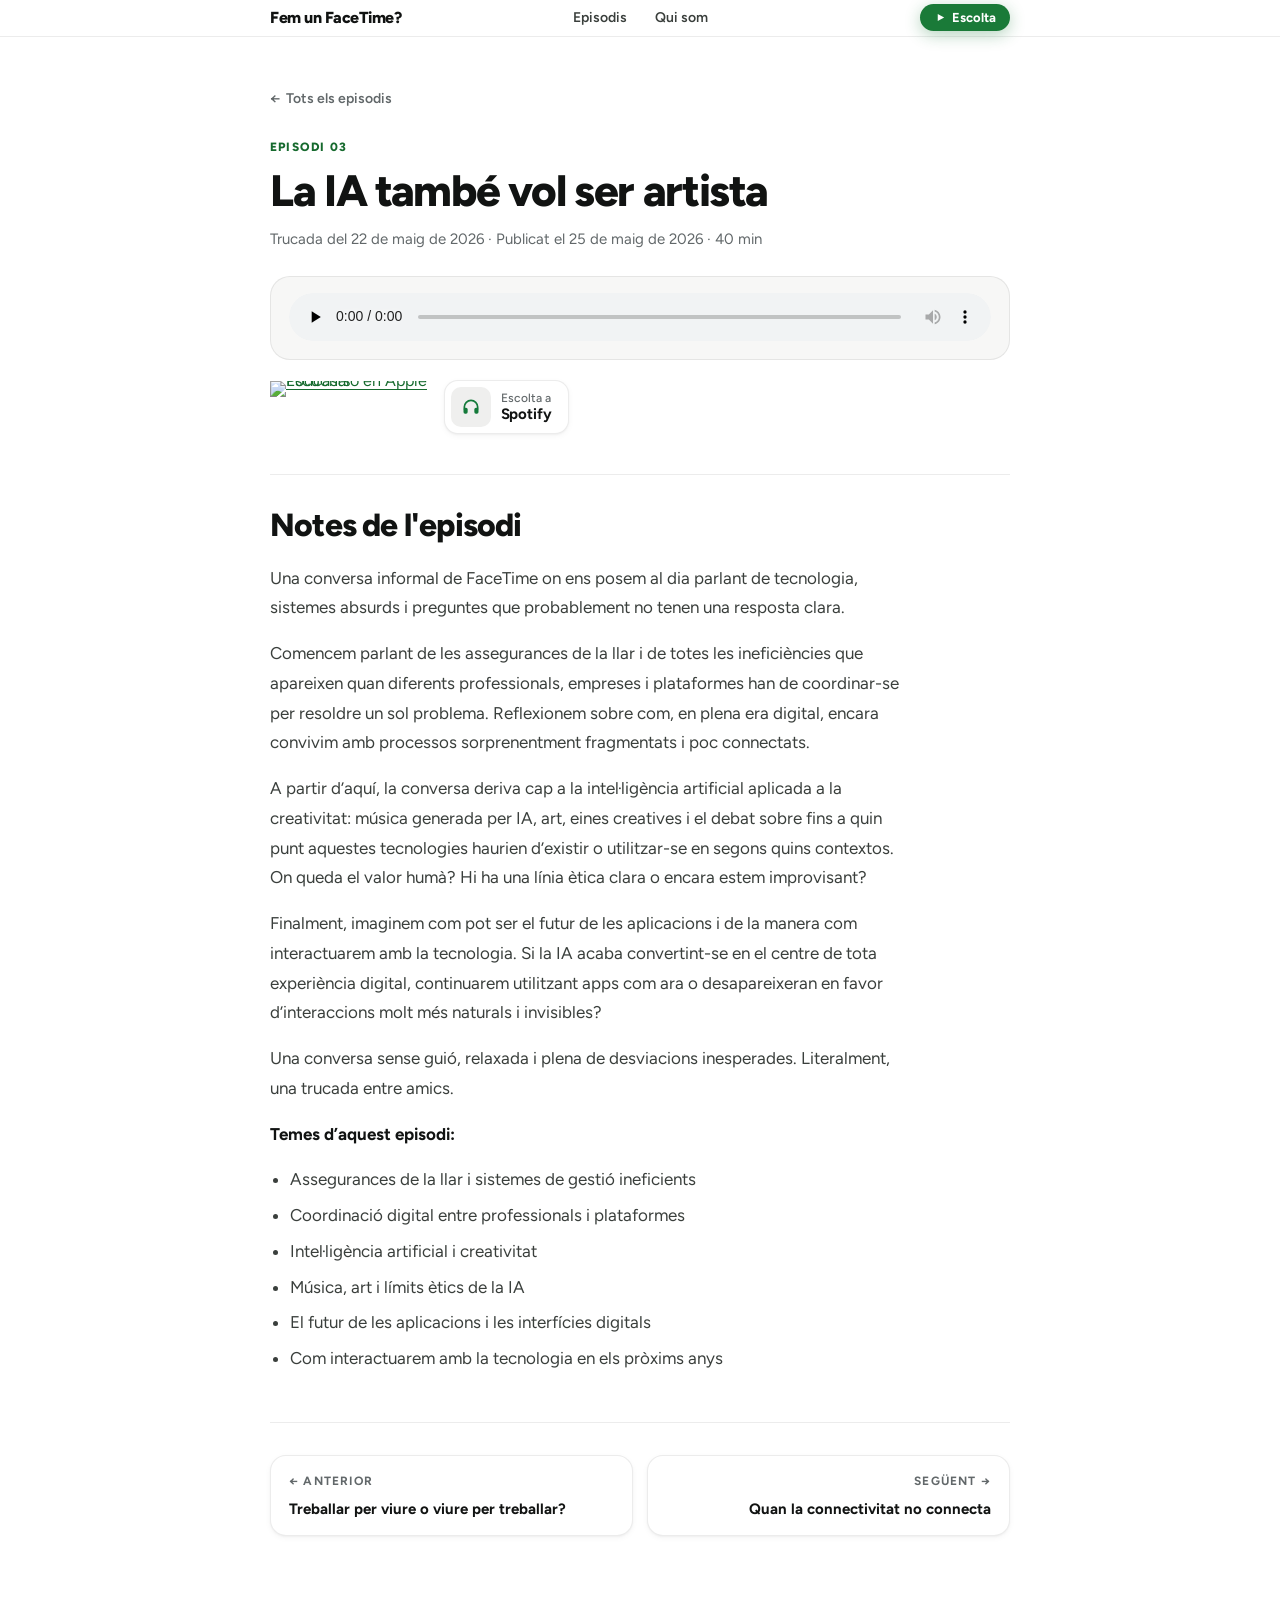
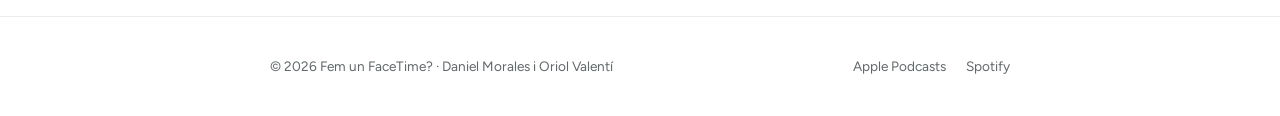
==== episodis/la-ia-tambe-vol-ser-artista/index.html @ b7e6ebe2 "Episodis actualitzats des del feed" ====
<!DOCTYPE html>
<html lang="ca">
<head>
  <meta charset="UTF-8">
  <meta name="viewport" content="width=device-width, initial-scale=1.0">
  <title>La IA també vol ser artista · Episodi 03 · Fem un FaceTime?</title>
  <meta name="description" content="Una conversa informal de FaceTime on ens posem al dia parlant de tecnologia, sistemes absurds i preguntes que probablement no tenen una resposta clara.">
  <link rel="canonical" href="https://femunfacetime.com/episodis/la-ia-tambe-vol-ser-artista/">
  <meta name="author" content="Daniel Morales i Oriol Valentí">
  <meta name="robots" content="index, follow">
  <meta name="color-scheme" content="light dark">
  <meta name="theme-color" content="#FFFFFF" media="(prefers-color-scheme: light)">
  <meta name="theme-color" content="#121413" media="(prefers-color-scheme: dark)">
  <meta property="og:type" content="article">
  <meta property="og:locale" content="ca_ES">
  <meta property="og:site_name" content="Fem un FaceTime?">
  <meta property="og:title" content="La IA també vol ser artista">
  <meta property="og:description" content="Una conversa informal de FaceTime on ens posem al dia parlant de tecnologia, sistemes absurds i preguntes que probablement no tenen una resposta clara.">
  <meta property="og:url" content="https://femunfacetime.com/episodis/la-ia-tambe-vol-ser-artista/">
  <meta property="og:image" content="https://femunfacetime.com/og-image.jpg?v=2">
  <meta property="og:image:width" content="2400">
  <meta property="og:image:height" content="1260">
  <meta property="article:published_time" content="2026-05-25T08:19:12.000Z">
  <meta name="twitter:card" content="summary_large_image">
  <meta name="twitter:image" content="https://femunfacetime.com/og-image.jpg?v=2">
  <link rel="preconnect" href="https://fonts.googleapis.com">
  <link rel="preconnect" href="https://fonts.gstatic.com" crossorigin>
  <link rel="stylesheet" href="https://fonts.googleapis.com/css2?family=Figtree:wght@400;500;600;700;800;900&display=swap" media="print" onload="this.media='all'">
  <noscript><link rel="stylesheet" href="https://fonts.googleapis.com/css2?family=Figtree:wght@400;500;600;700;800;900&display=swap"></noscript>
  <link rel="icon" type="image/png" href="/favicon.png">
  <link rel="apple-touch-icon" href="/apple-touch-icon.png">
  <link rel="stylesheet" href="/style.css">
  <script type="application/ld+json">
{
  "@context": "https://schema.org",
  "@type": "PodcastEpisode",
  "episodeNumber": 3,
  "name": "La IA també vol ser artista",
  "url": "https://femunfacetime.com/episodis/la-ia-tambe-vol-ser-artista/",
  "description": "Una conversa informal de FaceTime on ens posem al dia parlant de tecnologia, sistemes absurds i preguntes que probablement no tenen una resposta clara.",
  "datePublished": "2026-05-25",
  "timeRequired": "PT40M",
  "associatedMedia": {
    "@type": "MediaObject",
    "contentUrl": "https://anchor.fm/s/110490654/podcast/play/120501394/https%3A%2F%2Fd3ctxlq1ktw2nl.cloudfront.net%2Fstaging%2F2026-4-25%2F424834681-44100-2-7f713fdda8faa.mp3"
  },
  "partOfSeries": {
    "@type": "PodcastSeries",
    "name": "Fem un FaceTime?",
    "url": "https://femunfacetime.com/"
  },
  "author": [
    {
      "@type": "Person",
      "name": "Daniel Morales",
      "sameAs": "https://www.linkedin.com/in/danimoralesfernandez/"
    },
    {
      "@type": "Person",
      "name": "Oriol Valentí",
      "sameAs": "https://www.linkedin.com/in/oriolvalentisola/"
    }
  ]
}
  </script>
</head>
<body>

<a class="skip-link" href="/#main-content">Salta al contingut</a>

<header class="nav" role="banner">
  <div class="container">
    <div class="nav__inner">
      <a href="/" class="nav__logo" aria-label="Fem un FaceTime?, inici"><span class="nav__logo-name">Fem un FaceTime?</span></a>
      <nav aria-label="Principal">
        <ul class="nav__links">
          <li><a href="/#episodis">Episodis</a></li>
          <li><a href="/#qui-som">Qui som</a></li>
        </ul>
      </nav>
      <a href="/#ultim" class="nav__cta btn btn--primary btn--sm"><svg width="11" height="11" viewBox="0 0 24 24" fill="none" aria-hidden="true"><path d="M6 4.5l14 7.5-14 7.5V4.5z" fill="currentColor"/></svg> Escolta</a>
      <button class="nav__hamburger" aria-label="Obre el menú de navegació" aria-expanded="false" aria-controls="mobile-nav"><span></span><span></span><span></span></button>
    </div>
  </div>
</header>

<nav class="nav__mobile" id="mobile-nav" aria-label="Navegació mòbil">
  <a href="/#episodis">Episodis</a>
  <a href="/#qui-som">Qui som</a>
  <a href="/#ultim">Escolta l'últim episodi</a>
</nav>


<main id="main-content">
  <article class="episode">
    <div class="container">
      <a class="episode__back" href="/#episodis"><span aria-hidden="true">←</span> Tots els episodis</a>
      <p class="episode__eyebrow">Episodi 03</p>
      <h1 class="episode__title">La IA també vol ser artista</h1>
      <p class="episode__meta">Trucada del 22 de maig de 2026 · Publicat el 25 de maig de 2026 · 40 min</p>

      <div class="episode__player">
        <div class="audio">
            <audio controls preload="none" src="https://anchor.fm/s/110490654/podcast/play/120501394/https%3A%2F%2Fd3ctxlq1ktw2nl.cloudfront.net%2Fstaging%2F2026-4-25%2F424834681-44100-2-7f713fdda8faa.mp3">
              <a href="https://anchor.fm/s/110490654/podcast/play/120501394/https%3A%2F%2Fd3ctxlq1ktw2nl.cloudfront.net%2Fstaging%2F2026-4-25%2F424834681-44100-2-7f713fdda8faa.mp3">Descarrega l'episodi</a>
            </audio>
          </div>
      </div>

      <div class="listen" role="group" aria-label="Escolta el podcast">
            <a href="https://podcasts.apple.com/es/podcast/fem-un-facetime/id1883933507?itscg=30200&amp;itsct=podcast_box_badge&amp;ls=1&amp;mttnsubad=1883933507" class="listen-badge" target="_blank" rel="noopener noreferrer">
              <img src="https://toolbox.marketingtools.apple.com/api/v2/badges/listen-on-apple-podcasts/badge-26/es-es" alt="Escúchalo en Apple Podcasts" width="258" height="82" loading="eager" decoding="async">
            </a>
            <a href="https://open.spotify.com/show/7HkJgoiA84MTIlPxl6CT0q" class="listen-btn listen-btn--spotify" target="_blank" rel="noopener noreferrer">
              <span class="listen-btn__icon"><svg width="20" height="20" viewBox="0 0 24 24" fill="none" aria-hidden="true"><path d="M4 14v-2a8 8 0 0 1 16 0v2" stroke="currentColor" stroke-width="2" stroke-linecap="round"/><rect x="3" y="13" width="5" height="7" rx="2" fill="currentColor"/><rect x="16" y="13" width="5" height="7" rx="2" fill="currentColor"/></svg></span>
              <span class="listen-btn__text"><span class="listen-btn__label">Escolta a</span><span class="listen-btn__name">Spotify</span></span>
            </a>
          </div>

      <section class="episode__notes" aria-labelledby="notes-heading">
        <h2 class="section-label" id="notes-heading">Notes de l'episodi</h2>
        <div class="prose">
<p>Una conversa informal de FaceTime on ens posem al dia parlant de tecnologia, sistemes absurds i preguntes que probablement no tenen una resposta clara.</p><p>Comencem parlant de les assegurances de la llar i de totes les ineficiències que apareixen quan diferents professionals, empreses i plataformes han de coordinar-se per resoldre un sol problema. Reflexionem sobre com, en plena era digital, encara convivim amb processos sorprenentment fragmentats i poc connectats.</p><p>A partir d’aquí, la conversa deriva cap a la intel·ligència artificial aplicada a la creativitat: música generada per IA, art, eines creatives i el debat sobre fins a quin punt aquestes tecnologies haurien d’existir o utilitzar-se en segons quins contextos. On queda el valor humà? Hi ha una línia ètica clara o encara estem improvisant?</p><p>Finalment, imaginem com pot ser el futur de les aplicacions i de la manera com interactuarem amb la tecnologia. Si la IA acaba convertint-se en el centre de tota experiència digital, continuarem utilitzant apps com ara o desapareixeran en favor d’interaccions molt més naturals i invisibles?</p><p>Una conversa sense guió, relaxada i plena de desviacions inesperades. Literalment, una trucada entre amics.</p><p><strong>Temes d’aquest episodi:</strong></p><ul><li>Assegurances de la llar i sistemes de gestió ineficients</li><li>Coordinació digital entre professionals i plataformes</li><li>Intel·ligència artificial i creativitat</li><li>Música, art i límits ètics de la IA</li><li>El futur de les aplicacions i les interfícies digitals</li><li>Com interactuarem amb la tecnologia en els pròxims anys</li></ul>
        </div>
      </section>

      <nav class="ep-nav" aria-label="Altres episodis">
        <a class="ep-nav__item ep-nav__item--prev" href="/episodis/treballar-per-viure-o-viure-per-treballar/"><span class="ep-nav__dir">← Anterior</span><span class="ep-nav__title">Treballar per viure o viure per treballar?</span></a>
        <a class="ep-nav__item ep-nav__item--next" href="/episodis/quan-la-connectivitat-no-connecta/"><span class="ep-nav__dir">Següent →</span><span class="ep-nav__title">Quan la connectivitat no connecta</span></a>
      </nav>
    </div>
  </article>
</main>

<footer class="footer" role="contentinfo">
  <div class="container">
    <div class="footer__inner">
      <p class="footer__copy">© 2026 Fem un FaceTime? · Daniel Morales i Oriol Valentí</p>
      <ul class="footer__links">
        <li><a href="https://podcasts.apple.com/es/podcast/fem-un-facetime/id1883933507" target="_blank" rel="noopener noreferrer">Apple Podcasts</a></li>
        <li><a href="https://open.spotify.com/show/7HkJgoiA84MTIlPxl6CT0q" target="_blank" rel="noopener noreferrer">Spotify</a></li>
      </ul>
    </div>
  </div>
</footer>

<script src="/script.js" defer></script>
</body>
</html>
---- style.css ----
/* =============================================
   ON SCREEN — Podcast Website
   style.css — All styles, no build tools needed
   ============================================= */

/* Google Font: Figtree — rounded, friendly, not overused */
/* Font loaded via <link> in HTML for better performance */

/* =============================================
   DESIGN TOKENS
   ============================================= */
:root {
  /* REPLACE: Main brand color — iOS FaceTime green */

  /*
   * WCAG AA colour strategy
   * ──────────────────────────────────────────────────────────────
   * --green        #30D158  luminance ≈ 0.495  → decorative ONLY
   *                         (borders, accent lines, nav logo bg)
   *                         white on #30D158 = 1.9:1 → ✗ text fails
   *
   * --green-btn    #1A7A38  luminance ≈ 0.161  → button backgrounds
   *                         white on #1A7A38 = 4.97:1 → ✓ AA normal
   *
   * --green-text   #166A2E  luminance ≈ 0.117  → text on white/pale
   *                         #166A2E on white    = 6.3:1  → ✓ AA
   *                         #166A2E on #E6FAF0  = 5.8:1  → ✓ AA (tags)
   *
   * --text-muted   #546860  luminance ≈ 0.105  → muted text on white
   *                         #546860 on white    = 4.71:1 → ✓ AA
   * ──────────────────────────────────────────────────────────────
   */
  --green:        #30D158;   /* brand / decorative — NO text use */
  --green-btn:    #1A7A38;   /* button bg  — white text 4.97:1 ✓ */
  --green-text:   #166A2E;   /* text on white/pale — 6.3:1 ✓      */
  --green-active: #12561F;   /* pressed/active text — darker ✓     */
  --green-subtle: #E6FAF0;
  --green-pale:   #F0FBF5;
  --green-glow:   rgba(48, 209, 88, 0.22);

  --text:         #111312;
  --text-2:       #3A3F3C;
  --text-muted:   #62686A;   /* 4.71:1 on white ✓ (was #6D8A77 = 3.75:1 ✗) */
  --text-inv:     #FFFFFF;

  --surface:      #FFFFFF;
  --surface-2:    #F7F7F6;
  --surface-3:    #EFEFEE;
  --border:       rgba(17,19,18,.08);
  --border-2:     rgba(17,19,18,.14);

  --shadow-xs:    0 1px 1px rgba(17,19,18,.04);
  --shadow-sm:    0 1px 2px rgba(17,19,18,.04), 0 2px 6px rgba(17,19,18,.04);
  --shadow:       0 1px 2px rgba(17,19,18,.04), 0 6px 16px -4px rgba(17,19,18,.08);
  --shadow-lg:    0 2px 4px rgba(17,19,18,.04), 0 16px 32px -8px rgba(17,19,18,.14);
  --shadow-green: 0 0 0 transparent;

  --r-sm:   8px;
  --r:      16px;
  --r-lg:   24px;
  --r-xl:   32px;
  --r-pill: 100px;

  --max-w:   820px;
  --gap:     clamp(1.25rem, 4vw, 2.5rem);

  --font:    'Figtree', system-ui, -apple-system, sans-serif;

  --ease:    180ms ease;
  --ease-md: 300ms ease;
}

/* =============================================
   RESET
   ============================================= */
*, *::before, *::after { box-sizing: border-box; margin: 0; padding: 0; }
html { scroll-behavior: smooth; -webkit-text-size-adjust: 100%; }
body {
  font-family: var(--font);
  font-size: 1rem;
  line-height: 1.65;
  color: var(--text);
  background: var(--surface);
  -webkit-font-smoothing: antialiased;
}
img, svg { display: block; max-width: 100%; }
a {
  color: var(--green-text);
  text-decoration: underline;
  text-decoration-thickness: 1px;
  text-underline-offset: 3px;
  transition: color var(--ease);
}
a:hover { color: var(--green-active); }
ul, ol { padding-left: 1.5rem; }

:focus-visible {
  /* #1A7A38 outline on white = 4.97:1 ✓ */
  outline: 2.5px solid var(--green-btn);
  outline-offset: 3px;
  border-radius: 4px;
}

/* =============================================
   LAYOUT
   ============================================= */
.container {
  width: 100%;
  max-width: var(--max-w);
  margin: 0 auto;
  padding: 0 var(--gap);
}

.section {
  padding: clamp(2.75rem, 7vw, 4.5rem) 0;
}

.section + .section {
  border-top: 1px solid var(--border);
}

/* Anchor scroll offset — clears sticky nav */
[id] {
  scroll-margin-top: calc(var(--nav-h) + 1rem);
}

/* =============================================
   TYPOGRAPHY HELPERS
   ============================================= */
.t-hero  { font-size: clamp(2rem, 5vw, 3rem); font-weight: 800; line-height: 1.14; letter-spacing: -0.03em; }
.t-h1    { font-size: clamp(1.7rem, 4vw, 2.375rem); font-weight: 800; line-height: 1.2; letter-spacing: -0.025em; }
.t-h2    { font-size: clamp(1.2rem, 2.5vw, 1.5rem); font-weight: 700; line-height: 1.3; letter-spacing: -0.018em; }
.t-h3    { font-size: 1.0625rem; font-weight: 700; line-height: 1.35; letter-spacing: -0.01em; }
.t-muted { color: var(--text-muted); }

/* Section label — "LATEST EPISODE" etc */
.section-label {
  display: inline-flex;
  align-items: center;
  gap: 0.5rem;
  font-size: 0.6875rem;
  font-weight: 800;
  text-transform: uppercase;
  letter-spacing: 0.12em;
  color: var(--text-muted);
  margin-bottom: 1.375rem;
}
.section-label::before {
  content: '';
  display: inline-block;
  width: 18px;
  height: 2px;
  background: var(--green);
  border-radius: 2px;
  flex-shrink: 0;
}

/* =============================================
   NAVIGATION
   ============================================= */
.nav {
  position: sticky;
  top: 0;
  z-index: 100;
  height: var(--nav-h);
  background: var(--nav-bg, rgba(255, 255, 255, 0.9));
  backdrop-filter: blur(20px);
  -webkit-backdrop-filter: blur(20px);
  border-bottom: 1px solid var(--border);
}

.nav__inner {
  display: grid;
  grid-template-columns: 1fr auto 1fr;
  align-items: center;
  align-content: center;
  gap: 0;
  min-height: var(--nav-h);
}

/* Logo — col 1, left */
.nav__logo { justify-self: start; }

/* Nav links — col 2, perfectly centered */
.nav__inner > nav { justify-self: center; }

/* CTA — col 3, right — no extra padding so it doesn't inflate nav height */
.nav__cta      { justify-self: end; }
.nav__hamburger { justify-self: end; }

/* Nav CTA button override — flat height, no extra vertical padding */
.nav__cta.btn,
a.nav__cta.btn {
  padding-top: 0.4375rem;
  padding-bottom: 0.4375rem;
}

/* Logo — text only, no icon */
.nav__logo {
  display: flex;
  align-items: center;
  text-decoration: none;
  flex-shrink: 0;
}

.nav__logo-name {
  font-size: 1rem;
  font-weight: 800;
  letter-spacing: -0.03em;
  color: var(--text);
  line-height: 1;
  white-space: nowrap;
  transition: color var(--ease);
}
.nav__logo:hover .nav__logo-name { color: var(--green-text); }

/* Desktop links */
.nav__links {
  display: flex;
  align-items: center;
  gap: 0;
  list-style: none;
  padding: 0;
}
.nav__links a {
  display: block;
  padding: 0.4rem 0.875rem;
  font-size: 0.875rem;
  font-weight: 600;
  color: var(--text-2);
  text-decoration: none;
  border-radius: var(--r-pill);
  transition: background var(--ease), color var(--ease);
}
.nav__links a:hover,
.nav__links a[aria-current="page"] {
  background: var(--green-subtle);
  /* #166A2E on #E6FAF0 = 5.8:1 ✓ */
  color: var(--green-text);
}

.nav__cta { flex-shrink: 0; }

/* Hamburger */
.nav__hamburger {
  display: none;
  flex-direction: column;
  justify-content: center;
  gap: 5px;
  width: 38px;
  height: 38px;
  border: none;
  background: transparent;
  cursor: pointer;
  padding: 7px;
  border-radius: var(--r-sm);
  transition: background var(--ease);
}
.nav__hamburger:hover { background: var(--surface-2); }
.nav__hamburger span {
  display: block;
  height: 2px;
  background: var(--text);
  border-radius: 2px;
  transition: transform var(--ease-md), opacity var(--ease-md);
}
.nav__hamburger[aria-expanded="true"] span:nth-child(1) { transform: translateY(7px) rotate(45deg); }
.nav__hamburger[aria-expanded="true"] span:nth-child(2) { opacity: 0; transform: scaleX(0); }
.nav__hamburger[aria-expanded="true"] span:nth-child(3) { transform: translateY(-7px) rotate(-45deg); }

/* Mobile nav drawer */
.nav__mobile {
  display: none;
  position: fixed;
  top: var(--nav-h);
  left: 0; right: 0; bottom: 0;
  background: var(--surface);
  padding: 1.25rem var(--gap);
  z-index: 99;
  flex-direction: column;
  gap: 0.375rem;
  overflow-y: auto;
}
.nav__mobile.is-open { display: flex; }
.nav__mobile a {
  display: block;
  padding: 0.875rem 1rem;
  font-size: 1.125rem;
  font-weight: 700;
  color: var(--text);
  text-decoration: none;
  border-radius: var(--r);
  transition: background var(--ease), color var(--ease);
}
.nav__mobile a:hover,
.nav__mobile a[aria-current="page"] {
  background: var(--green-subtle);
  color: var(--green-text);
}
.nav__mobile .btn { margin-top: 0.75rem; text-align: center; }

/* =============================================
   BUTTONS
   ============================================= */
.btn {
  display: inline-flex;
  align-items: center;
  justify-content: center;
  gap: 0.45rem;
  padding: 0.6875rem 1.375rem;
  font-family: var(--font);
  font-size: 0.9375rem;
  font-weight: 700;
  line-height: 1;
  border: none;
  border-radius: var(--r-pill);
  cursor: pointer;
  text-decoration: none;
  transition: background var(--ease), color var(--ease), transform var(--ease), box-shadow var(--ease);
  white-space: nowrap;
}
.btn:active { transform: scale(0.97); }

.btn--primary {
  /* #1A7A38 bg + white text = 4.97:1 ✓ WCAG AA */
  background: var(--green-btn);
  color: var(--text-inv);
  box-shadow: 0 4px 16px rgba(26,122,56,0.32);
}
.btn--primary:hover {
  background: var(--green-active);
  color: var(--text-inv);
  box-shadow: 0 6px 24px rgba(26,122,56,0.42);
  transform: translateY(-1px);
}

.btn--secondary {
  background: var(--surface);
  color: var(--text);
  border: 1.5px solid var(--border-2);
  box-shadow: var(--shadow-xs);
}
.btn--secondary:hover {
  background: var(--surface-2);
  color: var(--text);
  border-color: var(--green);
  transform: translateY(-1px);
}

.btn--ghost {
  background: transparent;
  color: var(--green-text);
  padding-left: 0;
  padding-right: 0;
}
.btn--ghost:hover { color: var(--green-active); background: transparent; }

.btn--sm { padding: 0.5rem 1rem; font-size: 0.8125rem; }
.btn--lg { padding: 0.875rem 1.875rem; font-size: 1.0625rem; }
.btn--full { width: 100%; }

/* =============================================
   TAGS
   ============================================= */
.tag {
  display: inline-flex;
  align-items: center;
  padding: 0.2rem 0.6rem;
  font-size: 0.72rem;
  font-weight: 700;
  letter-spacing: 0.02em;
  border-radius: var(--r-pill);
  /* #166A2E text on #E6FAF0 bg = 5.8:1 ✓ WCAG AA */
  background: var(--green-subtle);
  color: var(--green-text);
  text-decoration: none;
  transition: background var(--ease), color var(--ease);
}
.tag:hover { background: var(--green-glow); color: var(--green-active); }
.tag--neutral { background: var(--surface-2); color: var(--text-muted); }
.tag--neutral:hover { background: var(--surface-3); color: var(--text-2); }

/* =============================================
   HERO (home page)
   ============================================= */
.hero {
  padding: clamp(3.5rem, 9vw, 6rem) 0 clamp(2.5rem, 6vw, 4rem);
}
.hero__inner {
  display: grid;
  grid-template-columns: 1fr auto;
  gap: clamp(1.5rem, 4vw, 3rem);
  align-items: center;
}
.hero__eyebrow {
  display: inline-flex;
  align-items: center;
  gap: 0.5rem;
  font-size: 0.75rem;
  font-weight: 800;
  text-transform: uppercase;
  letter-spacing: 0.1em;
  /* #166A2E on white = 6.3:1 ✓ */
  color: var(--green-text);
  margin-bottom: 1rem;
}
.hero__eyebrow::before {
  content: '';
  display: inline-block;
  width: 22px;
  height: 2.5px;
  background: var(--green);
  border-radius: 2px;
}
.hero__title { margin-bottom: 1rem; }
.hero__tagline {
  font-size: 1.125rem;
  color: var(--text-2);
  line-height: 1.65;
  margin-bottom: 2rem;
  max-width: 460px;
}
.hero__actions {
  display: flex;
  flex-wrap: wrap;
  gap: 0.75rem;
  align-items: center;
}

/* Cover art */
.hero__cover { flex-shrink: 0; }
.hero__cover-wrap {
  width: clamp(148px, 22vw, 210px);
  aspect-ratio: 1;
  border-radius: var(--r-xl);
  overflow: hidden;
  box-shadow: var(--shadow-lg), var(--shadow-green);
}
.hero__cover-wrap svg,
.hero__cover-wrap img {
  width: 100%;
  height: 100%;
  object-fit: cover;
}

/* =============================================
   LATEST EPISODE CARD
   ============================================= */
.latest-card {
  background: var(--surface-2);
  border: 1.5px solid var(--border-2);
  border-radius: var(--r-xl);
  padding: clamp(1.25rem, 3vw, 2rem);
  position: relative;
  overflow: hidden;
}
.latest-card::before {
  content: '';
  position: absolute;
  top: 0; left: 0;
  width: 4px;
  height: 100%;
  background: var(--green);
  border-radius: 4px 0 0 4px;
}
.latest-card__ep {
  font-size: 0.72rem;
  font-weight: 800;
  text-transform: uppercase;
  letter-spacing: 0.1em;
  color: var(--green-text);
  margin-bottom: 0.5rem;
}
.latest-card__title {
  margin-bottom: 0.5rem;
  color: var(--text);
}
.latest-card__meta {
  font-size: 0.85rem;
  color: var(--text-muted);
  margin-bottom: 0.875rem;
}
.latest-card__desc {
  font-size: 0.975rem;
  color: var(--text-2);
  line-height: 1.65;
  margin-bottom: 1.25rem;
}
.latest-card__actions {
  display: flex;
  flex-wrap: wrap;
  gap: 0.625rem;
  align-items: center;
}

/* =============================================
   SUBSCRIBE PLATFORMS
   ============================================= */
.subscribe__desc {
  color: var(--text-2);
  margin-bottom: 1.5rem;
}
.subscribe__grid {
  display: flex;
  flex-wrap: wrap;
  gap: 0.75rem;
}
.subscribe__platform {
  display: inline-flex;
  align-items: center;
  gap: 0.6rem;
  padding: 0.6rem 1.125rem;
  background: var(--surface);
  border: 1.5px solid var(--border-2);
  border-radius: var(--r-pill);
  font-size: 0.9rem;
  font-weight: 600;
  color: var(--text);
  text-decoration: none;
  box-shadow: var(--shadow-xs);
  transition: all var(--ease);
}
.subscribe__platform:hover {
  background: var(--green-subtle);
  border-color: var(--green);
  color: var(--green-text);
  transform: translateY(-1px);
  box-shadow: var(--shadow-sm);
}
.subscribe__platform svg,
.subscribe__platform-icon {
  flex-shrink: 0;
  width: 22px;
  height: 22px;
  border-radius: 50%;
}

/* =============================================
   CURATED EPISODES (WHERE TO BEGIN)
   ============================================= */
.curated__desc {
  color: var(--text-2);
  margin-bottom: 1.75rem;
}
.curated__grid {
  display: grid;
  grid-template-columns: repeat(2, 1fr);
  gap: 1rem;
}
.curated-card {
  background: var(--surface);
  border: 1.5px solid var(--border);
  border-radius: var(--r-lg);
  padding: 1.25rem;
  text-decoration: none;
  color: inherit;
  transition: box-shadow var(--ease), transform var(--ease), border-color var(--ease);
  display: flex;
  flex-direction: column;
  gap: 0.5rem;
}
.curated-card:hover {
  box-shadow: var(--shadow);
  transform: translateY(-2px);
  border-color: var(--border-2);
  color: inherit;
}
.curated-card__ep {
  font-size: 0.7rem;
  font-weight: 800;
  text-transform: uppercase;
  letter-spacing: 0.1em;
  color: var(--green-text);
}
.curated-card__title {
  font-size: 0.9375rem;
  font-weight: 700;
  line-height: 1.35;
  letter-spacing: -0.01em;
  color: var(--text);
}
.curated-card__desc {
  font-size: 0.825rem;
  color: var(--text-muted);
  line-height: 1.5;
  flex: 1;
}
.curated-card__tags {
  display: flex;
  flex-wrap: wrap;
  gap: 0.3rem;
  margin-top: 0.25rem;
}

/* =============================================
   ASK SECTION
   ============================================= */
.ask-box {
  background: var(--green-pale);
  border: 1.5px solid var(--border-2);
  border-radius: var(--r-xl);
  padding: clamp(2rem, 5vw, 3rem);
  text-align: center;
}
.ask-box__icon {
  font-size: 2.25rem;
  display: block;
  margin-bottom: 1rem;
  line-height: 1;
}
.ask-box__title {
  margin-bottom: 0.75rem;
}
.ask-box__desc {
  color: var(--text-2);
  max-width: 420px;
  margin: 0 auto 1.75rem;
  line-height: 1.65;
}

/* =============================================
   FOLLOW / SOCIAL
   ============================================= */
.follow__desc {
  color: var(--text-2);
  margin-bottom: 1.375rem;
}
.social-links {
  display: flex;
  flex-wrap: wrap;
  gap: 0.75rem;
}
.social-link {
  display: inline-flex;
  align-items: center;
  gap: 0.5rem;
  padding: 0.5rem 1rem;
  background: var(--surface);
  border: 1.5px solid var(--border);
  border-radius: var(--r-pill);
  font-size: 0.875rem;
  font-weight: 600;
  color: var(--text-2);
  text-decoration: none;
  box-shadow: var(--shadow-xs);
  transition: all var(--ease);
}
.social-link:hover {
  background: var(--surface-2);
  border-color: var(--border-2);
  color: var(--text);
  transform: translateY(-1px);
}

/* =============================================
   EPISODES LIST PAGE
   ============================================= */
.ep-list { display: flex; flex-direction: column; gap: 1rem; }

.ep-card {
  display: grid;
  grid-template-columns: 56px 1fr;
  gap: 1.25rem;
  padding: 1.375rem 1.5rem;
  background: var(--surface);
  border: 1.5px solid var(--border);
  border-radius: var(--r-lg);
  box-shadow: var(--shadow-xs);
  text-decoration: none;
  color: inherit;
  transition: box-shadow var(--ease), transform var(--ease), border-color var(--ease);
}
.ep-card:hover {
  box-shadow: var(--shadow);
  transform: translateY(-2px);
  border-color: var(--border-2);
  color: inherit;
}


.ep-card__body { min-width: 0; }
.ep-card__title {
  font-size: 1rem;
  font-weight: 700;
  line-height: 1.3;
  letter-spacing: -0.01em;
  color: var(--text);
  margin-bottom: 0.3rem;
}
.ep-card__desc {
  font-size: 0.875rem;
  color: var(--text-muted);
  line-height: 1.55;
  margin-bottom: 0.625rem;
  display: -webkit-box;
  -webkit-line-clamp: 2;
  -webkit-box-orient: vertical;
  overflow: hidden;
}
.ep-card__meta {
  font-size: 0.8rem;
  color: var(--text-muted);
  margin-bottom: 0.625rem;
  display: flex;
  align-items: center;
  gap: 0.4rem;
}
.ep-card__sep { opacity: 0.5; }
.ep-card__tags {
  display: flex;
  flex-wrap: wrap;
  gap: 0.3rem;
  margin-bottom: 0.875rem;
}
.ep-card__actions {
  display: flex;
  flex-wrap: wrap;
  gap: 0.5rem;
  align-items: center;
}

/* =============================================
   EPISODE DETAIL PAGE
   ============================================= */
.ep-detail__header {
  padding: clamp(2.5rem, 7vw, 4.5rem) 0 2.5rem;
  border-bottom: 1px solid var(--border);
}
.ep-detail__breadcrumb {
  font-size: 0.8125rem;
  color: var(--text-muted);
  margin-bottom: 1.5rem;
  display: flex;
  align-items: center;
  gap: 0.4rem;
}
.ep-detail__breadcrumb a { font-weight: 600; text-decoration: none; }
.ep-detail__breadcrumb a:hover { text-decoration: underline; }
.ep-detail__ep-num {
  font-size: 0.72rem;
  font-weight: 800;
  text-transform: uppercase;
  letter-spacing: 0.1em;
  color: var(--green-text);
  margin-bottom: 0.625rem;
}
.ep-detail__title { margin-bottom: 1rem; }
.ep-detail__meta {
  font-size: 0.875rem;
  color: var(--text-muted);
  display: flex;
  align-items: center;
  gap: 0.5rem;
  flex-wrap: wrap;
  margin-bottom: 1rem;
}
.ep-detail__meta-sep { opacity: 0.5; }

/* Fake audio player */
.audio-player {
  background: var(--surface-2);
  border: 1.5px solid var(--border-2);
  border-radius: var(--r-lg);
  padding: 1.125rem 1.375rem;
  display: flex;
  align-items: center;
  gap: 1rem;
  margin: 2.5rem 0;
}
.audio-player__btn {
  width: 46px;
  height: 46px;
  border-radius: 50%;
  /* #1A7A38 bg + white icon = 4.97:1 ✓ */
  background: var(--green-btn);
  border: none;
  cursor: pointer;
  display: flex;
  align-items: center;
  justify-content: center;
  flex-shrink: 0;
  box-shadow: 0 4px 14px rgba(26,122,56,0.30);
  transition: background var(--ease), transform var(--ease);
}
.audio-player__btn:hover { background: var(--green-active); transform: scale(1.06); }
.audio-player__btn:focus-visible { outline-color: var(--green-hover); }
.audio-player__info { flex: 1; min-width: 0; }
.audio-player__track { font-size: 0.9rem; font-weight: 700; }
.audio-player__hint { font-size: 0.78rem; color: var(--text-muted); margin-top: 1px; }
.audio-player__duration { font-size: 0.8rem; font-weight: 600; color: var(--text-muted); flex-shrink: 0; }

/* Show notes prose */
.show-notes h2 {
  font-size: 1.1875rem;
  font-weight: 700;
  letter-spacing: -0.015em;
  margin-top: 2rem;
  margin-bottom: 0.75rem;
}
.show-notes h2:first-child { margin-top: 0; }
.show-notes p { color: var(--text-2); line-height: 1.72; margin-bottom: 1rem; }
.show-notes ul { color: var(--text-2); line-height: 1.7; margin-bottom: 1rem; }
.show-notes li { margin-bottom: 0.3rem; }
.show-notes a { font-weight: 500; }
.show-notes strong { color: var(--text); font-weight: 700; }

/* Ep nav (prev/next) */
.ep-nav {
  display: grid;
  grid-template-columns: 1fr 1fr;
  gap: 1rem;
  margin-top: 3rem;
  padding-top: 2rem;
  border-top: 1px solid var(--border);
}
.ep-nav__item {
  padding: 1.125rem;
  background: var(--surface);
  border: 1.5px solid var(--border);
  border-radius: var(--r-lg);
  text-decoration: none;
  color: inherit;
  transition: box-shadow var(--ease), transform var(--ease), border-color var(--ease);
}
.ep-nav__item:hover {
  box-shadow: var(--shadow-sm);
  transform: translateY(-2px);
  border-color: var(--border-2);
  color: inherit;
}
.ep-nav__item--next { text-align: right; }
.ep-nav__dir {
  font-size: 0.7rem;
  font-weight: 800;
  text-transform: uppercase;
  letter-spacing: 0.1em;
  color: var(--text-muted);
  margin-bottom: 0.25rem;
}
.ep-nav__title { font-size: 0.9375rem; font-weight: 700; line-height: 1.3; color: var(--text); }

/* =============================================
   ABOUT PAGE
   ============================================= */
.about-header {
  padding: clamp(3rem, 8vw, 5rem) 0 3rem;
  border-bottom: 1px solid var(--border);
}
.about-header__inner {
  display: grid;
  grid-template-columns: auto 1fr;
  gap: 2rem;
  align-items: start;
}
.about-header__avatar {
  width: clamp(80px, 14vw, 112px);
  aspect-ratio: 1;
  border-radius: var(--r-lg);
  overflow: hidden;
  /* #1A7A38 bg + white icon = 4.97:1 ✓ */
  background: var(--green-btn);
  display: flex;
  align-items: center;
  justify-content: center;
  flex-shrink: 0;
  box-shadow: var(--shadow-lg), 0 4px 16px rgba(26,122,56,0.28);
}
.about-header__avatar svg { width: 55%; height: 55%; }

.about-header__name { margin-bottom: 0.375rem; }
.about-header__role { font-size: 1rem; color: var(--text-muted); margin-bottom: 1rem; }
.about-header__bio { color: var(--text-2); line-height: 1.7; }
.about-header__bio + .about-header__bio { margin-top: 0.875rem; }

.about__topics {
  display: flex;
  flex-wrap: wrap;
  gap: 0.5rem;
  margin: 1.5rem 0;
}

.about__block { margin-bottom: 1.75rem; }
.about__block p { color: var(--text-2); line-height: 1.7; margin-bottom: 0.75rem; }

/* =============================================
   NEWSLETTER
   ============================================= */
.newsletter {
  background: var(--surface-2);
  border: 1.5px solid var(--border);
  border-radius: var(--r-xl);
  padding: clamp(1.75rem, 4vw, 2.5rem);
}
.newsletter h2 { margin-bottom: 0.5rem; }
.newsletter p { color: var(--text-2); margin-bottom: 1.25rem; font-size: 0.975rem; }
.newsletter__form {
  display: flex;
  gap: 0.75rem;
  max-width: 440px;
}
.newsletter__input {
  flex: 1;
  padding: 0.6875rem 1.125rem;
  font-family: var(--font);
  font-size: 0.9375rem;
  border: 1.5px solid var(--border-2);
  border-radius: var(--r-pill);
  background: var(--surface);
  color: var(--text);
  outline: none;
  transition: border-color var(--ease), box-shadow var(--ease);
  min-width: 0;
}
.newsletter__input:focus {
  /* Dark green border on white input = visual indicator, not text */
  border-color: var(--green-btn);
  box-shadow: 0 0 0 3px rgba(26,122,56,0.18);
}
.newsletter__input::placeholder { color: var(--text-muted); }

/* =============================================
   SUPPORT PAGE / SECTION
   ============================================= */
.support-tier {
  background: var(--surface);
  border: 1.5px solid var(--border);
  border-radius: var(--r-lg);
  padding: 1.5rem;
  display: flex;
  align-items: flex-start;
  gap: 1rem;
  box-shadow: var(--shadow-xs);
  text-decoration: none;
  color: inherit;
  transition: box-shadow var(--ease), transform var(--ease), border-color var(--ease);
  margin-bottom: 0.875rem;
}
.support-tier:hover {
  box-shadow: var(--shadow);
  transform: translateY(-2px);
  border-color: var(--border-2);
  color: inherit;
}
.support-tier__icon { font-size: 2rem; flex-shrink: 0; line-height: 1; }
.support-tier__name { font-weight: 700; margin-bottom: 0.25rem; }
.support-tier__desc { font-size: 0.875rem; color: var(--text-muted); }

/* =============================================
   FOOTER
   ============================================= */
.footer {
  padding: 2.25rem 0;
  border-top: 1px solid var(--border);
  margin-top: 1rem;
}
.footer__inner {
  display: flex;
  align-items: center;
  justify-content: space-between;
  flex-wrap: wrap;
  gap: 1rem;
}
.footer__copy { font-size: 0.85rem; color: var(--text-muted); }
.footer__links {
  display: flex;
  gap: 1.25rem;
  list-style: none;
  padding: 0;
}
.footer__links a {
  font-size: 0.85rem;
  color: var(--text-muted);
  text-decoration: none;
  transition: color var(--ease);
}
.footer__links a:hover { color: var(--text); }

/* =============================================
   UTILITIES
   ============================================= */
.sr-only {
  position: absolute;
  width: 1px; height: 1px;
  padding: 0; margin: -1px;
  overflow: hidden;
  clip: rect(0,0,0,0);
  white-space: nowrap;
  border: 0;
}

/* =============================================
   PREVENT HORIZONTAL OVERFLOW GLOBALLY
   Safari/iOS clips at viewport width but
   negative margins on carousel still trigger
   layout overflow — clamp it here.
   ============================================= */
html, body {
  overflow-x: clip; /* clip (not hidden) keeps the sticky header working */
  max-width: 100%;
}

/* =============================================
   CURATED CAROUSEL WRAPPER
   The carousel uses negative margins to bleed
   to screen edges. The section itself must clip.
   ============================================= */
.section--curated {
  overflow-x: hidden;
}

/* Swipe hint — hidden on desktop, shown on mobile */
.curated__swipe-hint {
  display: none;
  font-size: 0.75rem;
  color: var(--text-muted);
  text-align: center;
  margin-top: 0.75rem;
  letter-spacing: 0.03em;
}

/* =============================================
/* Skeleton loader pulse animation */
@keyframes pulse {
  0%, 100% { opacity: 1; }
  50%       { opacity: 0.45; }
}

/*    RESPONSIVE — Mobile first
   Target: 375px (iPhone SE) → 430px (iPhone Plus)
   ============================================= */

/* ── Main mobile breakpoint ────────────────── */
@media (max-width: 640px) {

  /* ── TOKENS ── */
  :root {
    --gap:   1rem;
  }

  /* ─────────────────────────────────────────
     NAV
     Key fix: logo must never wrap or push
     hamburger off-screen. Force single line
     with truncation.
     ───────────────────────────────────────── */
  .nav__links, .nav__cta { display: none; }
  .nav__hamburger         { display: flex; }

  /* Mobile nav overrides */
  .nav__inner {
    display: flex;
    justify-content: space-between;
    align-items: center;
    gap: 0.75rem;
  }

  /* Logo — shrinks gracefully */
  .nav__logo {
    min-width: 0;
    overflow: hidden;
  }
  .nav__logo-name {
    font-size: 0.9rem;
    white-space: nowrap;
    overflow: hidden;
    text-overflow: ellipsis;
    max-width: 55vw;
  }

  /* Hamburger — always right */
  .nav__hamburger {
    flex-shrink: 0;
    justify-self: auto;
    margin-left: auto;
  }

  /* Mobile drawer links */
  .nav__mobile a {
    padding: 1rem 1.125rem;
    font-size: 1.0625rem;
    min-height: 52px;
    display: flex;
    align-items: center;
  }
  .nav__mobile .btn {
    margin-top: 1rem;
    min-height: 52px;
    font-size: 1rem;
  }

  /* ─────────────────────────────────────────
     HERO
     Cover first, then text — visual impact
     before copy on mobile.
     ───────────────────────────────────────── */
  .hero {
    padding: 1.75rem 0 1.75rem;
  }
  .hero__inner {
    grid-template-columns: 1fr;
    gap: 1.5rem;
  }
  .hero__cover {
    order: -1;
    display: flex;
    justify-content: center;
  }
  .hero__cover-wrap {
    width: clamp(150px, 44vw, 196px);
    border-radius: 24px;
  }
  .hero__eyebrow   { margin-bottom: 0.5rem; }
  .hero__title     { font-size: clamp(1.875rem, 8vw, 2.5rem); margin-bottom: 0.625rem; }
  .hero__tagline   { font-size: 0.9375rem; margin-bottom: 1.25rem; line-height: 1.6; }
  .hero__actions   { gap: 0.5rem; flex-direction: column; }
  .hero__actions .btn { width: 100%; justify-content: center; }

  /* ─────────────────────────────────────────
     SECTIONS — tighter rhythm on mobile
     ───────────────────────────────────────── */
  .section          { padding: 2rem 0; }
  .section-label    { margin-bottom: 0.875rem; }

  /* ─────────────────────────────────────────
     LATEST EPISODE CARD
     ───────────────────────────────────────── */
  .latest-card {
    border-radius: var(--r-lg);
    padding: 1.125rem;
  }
  .latest-card__actions             { flex-direction: column; gap: 0.5rem; }
  .latest-card__actions .btn        { width: 100%; justify-content: center; min-height: 46px; }

  /* ─────────────────────────────────────────
     SUBSCRIBE PLATFORMS — 2-column grid
     ───────────────────────────────────────── */
  .subscribe__grid {
    display: grid;
    grid-template-columns: 1fr 1fr;
    gap: 0.625rem;
  }
  .subscribe__platform {
    justify-content: center;
    padding: 0.75rem 0.5rem;
    font-size: 0.8125rem;
    border-radius: var(--r-lg);
    min-height: 48px;
    gap: 0.4rem;
  }

  /* ─────────────────────────────────────────
     CURATED CARDS — horizontal carousel
     Bleeds to screen edges; parent section
     clips overflow with .section--curated.
     ───────────────────────────────────────── */
  .curated__swipe-hint { display: block; }

  .curated__grid {
    display: flex;
    flex-direction: row;
    overflow-x: auto;
    scroll-snap-type: x mandatory;
    -webkit-overflow-scrolling: touch;
    gap: 0.75rem;
    padding-bottom: 0.5rem;
    margin-left:  calc(-1 * var(--gap));
    margin-right: calc(-1 * var(--gap));
    padding-left: var(--gap);
    padding-right: var(--gap);
    scrollbar-width: none;
  }
  .curated__grid::-webkit-scrollbar { display: none; }

  .curated-card {
    flex: 0 0 80vw;
    max-width: 290px;
    scroll-snap-align: start;
    min-width: 0;
  }

  /* ─────────────────────────────────────────
     ASK BOX
     ───────────────────────────────────────── */
  .ask-box {
    padding: 1.625rem 1.125rem;
    border-radius: var(--r-lg);
    text-align: left;
  }
  .ask-box__icon { text-align: left; }
  .ask-box .btn  { width: 100%; justify-content: center; min-height: 48px; }

  /* ─────────────────────────────────────────
     SOCIAL LINKS
     ───────────────────────────────────────── */
  .social-links    { gap: 0.625rem; }
  .social-link     { font-size: 0.8125rem; padding: 0.5rem 0.875rem; }

  /* ─────────────────────────────────────────
     EPISODE LIST (episodes page)
     ───────────────────────────────────────── */
  .ep-card {
    grid-template-columns: 1fr;
    gap: 0;
    padding: 1rem 1.125rem;
  }
  .ep-card__actions   { flex-direction: column; gap: 0.5rem; }
  .ep-card__actions .btn { width: 100%; justify-content: center; min-height: 46px; }

  /* ─────────────────────────────────────────
     EPISODE DETAIL
     ───────────────────────────────────────── */
  .audio-player              { padding: 0.875rem 1rem; border-radius: var(--r); }
  .ep-nav                    { grid-template-columns: 1fr; gap: 0.625rem; }
  .ep-nav__item--next        { text-align: left; }
  .ep-detail__meta           { gap: 0.375rem; }

  /* ─────────────────────────────────────────
     ABOUT PAGE
     ───────────────────────────────────────── */
  .about-header              { padding: 2rem 0; }
  .about-header__inner       { grid-template-columns: 1fr; text-align: center; }
  .about-header__avatar      { margin: 0 auto 1rem; }
  .about__topics             { justify-content: center; }

  /* ─────────────────────────────────────────
     NEWSLETTER
     ───────────────────────────────────────── */
  .newsletter__form          { flex-direction: column; gap: 0.5rem; }
  .newsletter__input         { width: 100%; min-height: 48px; }
  .btn.newsletter__submit    { width: 100%; justify-content: center; min-height: 48px; }

  /* ─────────────────────────────────────────
     SUPPORT TIERS
     ───────────────────────────────────────── */
  .support-tier              { border-radius: var(--r); }

  /* ─────────────────────────────────────────
     FOOTER
     ───────────────────────────────────────── */
  .footer                    { padding: 1.75rem 0; }
  .footer__inner             { flex-direction: column; align-items: flex-start; gap: 0.625rem; }
  .footer__copy              { font-size: 0.8rem; }
  .footer__links             { display: flex; flex-wrap: wrap; gap: 0.5rem 1rem; padding: 0; list-style: none; }
  .footer__links li          { display: flex; align-items: center; }
  .footer__links a           { font-size: 0.8rem; display: inline-block; }

  /* ─────────────────────────────────────────
     GLOBAL TOUCH TARGETS
     Minimum 44px (Apple HIG) on all tappables
     ───────────────────────────────────────── */
  .btn--sm {
    padding: 0.6875rem 1rem;
    min-height: 44px;
    font-size: 0.875rem;
  }

  /* ─────────────────────────────────────────
     ACTIVE PRESS FEEDBACK — tactile feel
     ───────────────────────────────────────── */
  .btn:active,
  .ep-card:active,
  .curated-card:active,
  .subscribe__platform:active,
  .social-link:active {
    transform: scale(0.97);
    opacity: 0.9;
  }
}

/* ── iPhone SE / very small (≤390px) ─────── */
@media (max-width: 390px) {
  :root { --gap: 0.875rem; }
  .curated-card              { flex: 0 0 86vw; max-width: 270px; }
  .subscribe__grid           { grid-template-columns: 1fr; }
  .hero__title               { font-size: 1.875rem; }
  .nav__logo-name            { font-size: 0.85rem; }
}

@media (prefers-reduced-motion: reduce) {
  *, *::before, *::after {
    animation-duration: 0.01ms !important;
    transition-duration: 0.01ms !important;
  }
}

.latest-card__tags { display: flex; flex-wrap: wrap; gap: .375rem; margin-bottom: 1.25rem; }

/* ── Single-page additions ─────────────────────────── */
.skip-link {
  position: absolute; left: 1rem; top: -3rem; z-index: 200;
  background: var(--green-btn); color: #fff; padding: .5rem 1rem;
  border-radius: var(--r-pill); font-weight: 700; text-decoration: none;
}
.skip-link:focus { top: 1rem; color: #fff; }

.hero .subscribe__grid { margin-top: .25rem; }

.episodes__count { margin: -.5rem 0 1.5rem; font-size: .9375rem; }

.player { margin-top: 1.25rem; border-radius: var(--r); overflow: hidden; background: var(--surface); }
.player iframe { display: block; width: 100%; max-width: 100%; border: 0; }

.hosts__intro { color: var(--text-2); max-width: 520px; margin-bottom: 1.75rem; line-height: 1.7; }
.hosts { display: grid; grid-template-columns: repeat(2, minmax(0, 1fr)); gap: 1rem; max-width: 520px; }
.host {
  display: flex; flex-direction: column; align-items: center; gap: .75rem; text-align: center;
  padding: 1.5rem 1rem; background: var(--surface-2); border: 1.5px solid var(--border);
  border-radius: var(--r-lg);
}
.host__photo {
  width: 96px; height: 96px; border-radius: 50%; overflow: hidden;
  background: var(--green-subtle); color: var(--green-text);
  display: flex; align-items: center; justify-content: center;
  font-weight: 800; font-size: 1.5rem; letter-spacing: -.02em;
}
.host__photo img { width: 100%; height: 100%; object-fit: cover; }
.host__name { font-weight: 700; color: var(--text); }

.ep-list { list-style: none; padding: 0; }

/* ── Listen buttons ──────────────────────────────────── */
.listen { display: grid; grid-template-columns: repeat(auto-fit, minmax(210px, 1fr)); gap: .75rem; max-width: 480px; }
.listen-btn {
  display: flex; align-items: center; gap: .75rem;
  padding: .75rem 1rem .75rem .75rem;
  min-height: 64px;
  background: var(--surface);
  border: 1.5px solid var(--border-2);
  border-radius: 16px;
  color: var(--text); text-decoration: none;
  box-shadow: 0 1px 2px rgba(12,26,16,.05);
  transition: transform var(--ease), box-shadow var(--ease), border-color var(--ease);
}
.listen-btn:hover {
  color: var(--text);
  border-color: var(--text-muted);
  transform: translateY(-2px);
  box-shadow: 0 8px 24px rgba(12,26,16,.10);
}
.listen-btn:active { transform: translateY(0) scale(.98); }
.listen-btn__icon {
  flex: none; width: 40px; height: 40px; border-radius: 12px;
  display: grid; place-items: center;
}
.listen-btn--apple   .listen-btn__icon { background: #F3EAFB; color: #7B2FBE; }
.listen-btn--spotify .listen-btn__icon { background: #E3F8EA; color: #147A3A; }
.listen-btn__text { display: flex; flex-direction: column; min-width: 0; line-height: 1.2; }
.listen-btn__label { font-size: .75rem; font-weight: 500; color: var(--text-muted); }
.listen-btn__name  { font-size: .9375rem; font-weight: 700; letter-spacing: -.01em; white-space: nowrap; }


.hero__text { min-width: 0; }
@media (max-width: 480px) {
  .listen { grid-template-columns: 1fr; max-width: none; }
}

/* Apple official badge + Spotify button, aligned to the same height */
.listen { display: flex; flex-wrap: wrap; align-items: center; gap: .75rem; max-width: none; }
.listen-badge { display: inline-flex; border-radius: 12px; line-height: 0; transition: transform var(--ease); }
.listen-badge:hover { transform: translateY(-2px); }
.listen-badge img { height: 56px; width: auto; object-fit: contain; }
.listen .listen-btn { min-height: 56px; padding-top: .5rem; padding-bottom: .5rem; }
.listen .listen-btn__icon { width: 36px; height: 36px; border-radius: 10px; }
@media (max-width: 480px) {
  .listen { display: flex; flex-direction: column; align-items: stretch; }
  .listen-badge { justify-content: center; }
}

/* ── Episode timeline: number + line outside the card ───── */
.ep-list { gap: 0; }
.ep-item {
  position: relative;
  display: grid;
  grid-template-columns: 3rem 1fr;
  gap: 1rem;
  padding-bottom: 1rem;
}
.ep-item:last-child { padding-bottom: 0; }
/* vertical line joining the numbers */
.ep-item::before {
  content: "";
  position: absolute;
  left: 1.5rem; top: 3.5rem; bottom: .5rem;
  width: 2px; margin-left: -1px;
  background: var(--border-2);
  border-radius: 2px;
}
.ep-item:last-child::before { display: none; }
.ep-item__num {
  display: flex; flex-direction: column; align-items: center;
  padding-top: 1.25rem;
  font-size: 1.5rem; font-weight: 900; line-height: 1;
  letter-spacing: -.04em; color: var(--green-text);
}
.ep-item__num span {
  font-size: .625rem; font-weight: 800; letter-spacing: .1em;
  text-transform: uppercase; color: var(--text-muted); margin-bottom: .25rem;
}
.ep-item .ep-card { display: block; grid-template-columns: none; min-width: 0; }

@media (max-width: 640px) {
  .ep-item { grid-template-columns: 2rem 1fr; gap: .625rem; }
  .ep-item::before { left: 1rem; top: 3rem; }
  .ep-item__num { font-size: 1.125rem; padding-top: 1.125rem; }
  .ep-item__num span { font-size: .5625rem; }
}

/* ── Section titles: real headings ─────────────────── */
.section-label {
  display: flex;
  align-items: center;
  gap: .75rem;
  font-size: clamp(1.5rem, 4vw, 2rem);
  font-weight: 800;
  letter-spacing: -.025em;
  text-transform: none;
  line-height: 1.15;
  color: var(--text);
  margin-bottom: 1.5rem;
}
.section-label::before { width: 6px; height: 1.1em; border-radius: 3px; background: var(--green); }
.episodes__count { margin-top: -.75rem; }

.host__name a { color: inherit; text-decoration: underline; text-decoration-color: var(--border-2); text-underline-offset: 3px; }
.host__name a:hover { color: var(--green-text); text-decoration-color: currentColor; }

.host__photo { width: 120px; height: 120px; box-shadow: 0 0 0 4px var(--surface), 0 0 0 5.5px var(--border-2); }
.host__photo picture { display: block; width: 100%; height: 100%; }

/* =============================================
   REFINEMENT PASS — green as a single accent,
   hairline borders, quiet layered shadows
   ============================================= */
*, *::before, *::after { box-sizing: border-box; }

/* Cards: 1px hairline, no tinted fills */
.latest-card, .ep-card, .host, .listen-btn {
  border: 1px solid var(--border);
  box-shadow: var(--shadow-sm);
  background: var(--surface);
}
.latest-card { border-radius: 20px; padding: clamp(1.25rem, 3vw, 1.75rem); }
.latest-card::before { display: none; }            /* drop the green side bar */
.ep-card { border-radius: 16px; }
.ep-card:hover, .listen-btn:hover {
  border-color: var(--border-2);
  box-shadow: var(--shadow);
  transform: translateY(-1px);
}

/* Labels and numbers: neutral */
.latest-card__ep, .ep-item__num { color: var(--text); }
.latest-card__ep { color: var(--text-muted); letter-spacing: .08em; }
.ep-item__num { font-weight: 800; }
.ep-item::before { width: 1px; margin-left: -.5px; background: var(--border-2); }

/* Tags: neutral chips */
.tag { background: var(--surface-3); color: var(--text-2); font-weight: 600; }
.tag:hover { background: var(--surface-3); color: var(--text); }

/* Buttons: neutral secondary */
.btn--secondary { border: 1px solid var(--border-2); box-shadow: none; }
.btn--secondary:hover { border-color: rgba(17,19,18,.24); background: var(--surface-2); }

/* Hero cover: soft neutral elevation */
.hero__cover-wrap { box-shadow: var(--shadow-lg); }

/* Listen buttons: icon tiles neutral, single colour cue on the glyph */
.listen-btn { border-radius: 14px; }
.listen-btn--apple .listen-btn__icon,
.listen-btn--spotify .listen-btn__icon { background: var(--surface-3); }

/* Hosts: no tinted card, hairline ring on photo */
.host { background: var(--surface); border-radius: 20px; }
.host__photo { box-shadow: 0 0 0 1px var(--border); }

/* Section titles: keep the one green accent, smaller bar */
.section-label::before { width: 4px; height: .9em; border-radius: 2px; }

/* Section dividers and nav: hairlines */
.section + .section { border-top: 1px solid var(--border); }
.nav { border-bottom: 1px solid var(--border); }
.player { border: 1px solid var(--border); }

/* =============================================
   DARK MODE — follows the system setting
   ============================================= */
:root { color-scheme: light dark; }

@media (prefers-color-scheme: dark) {
  :root {
    --text:         #F1F2F1;   /* 16.9:1 on --surface */
    --text-2:       #C9CCCA;   /* 11.4:1 */
    --text-muted:   #9AA09D;   /*  7.0:1 */
    --surface:      #121413;
    --surface-2:    #1A1D1B;
    --surface-3:    #242826;
    --border:       rgba(255,255,255,.08);
    --border-2:     rgba(255,255,255,.14);
    --green-text:   #4ADE80;   /* 10.4:1 on --surface */
    --green-active: #86EFAC;
    --green-btn:    #1F8A42;
    --green-subtle: rgba(74,222,128,.12);
    --shadow-xs:    0 1px 1px rgba(0,0,0,.3);
    --shadow-sm:    0 1px 2px rgba(0,0,0,.3);
    --shadow:       0 1px 2px rgba(0,0,0,.3), 0 8px 20px -6px rgba(0,0,0,.5);
    --shadow-lg:    0 2px 4px rgba(0,0,0,.3), 0 18px 36px -10px rgba(0,0,0,.6);
    --nav-bg:       rgba(18,20,19,.82);
  }
  body { background: var(--surface); color: var(--text); }
  .latest-card, .ep-card, .host, .listen-btn { background: var(--surface-2); }
  .btn--secondary { background: transparent; color: var(--text); }
  .btn--secondary:hover { background: var(--surface-3); border-color: rgba(255,255,255,.24); color: var(--text); }
  .listen-btn--apple   .listen-btn__icon { background: rgba(176,106,232,.16); color: #C99AF0; }
  .listen-btn--spotify .listen-btn__icon { background: rgba(74,222,128,.14); color: #4ADE80; }
  .host__photo { box-shadow: 0 0 0 1px var(--border-2); }
  .player { background: var(--surface-2); }
  .nav__mobile { background: var(--surface); }
  .skip-link, .skip-link:focus { color: #fff; }
}

/* ── Listen buttons: one row, same height, left-aligned at every size ── */
.listen,
.listen { display: flex; flex-direction: row; flex-wrap: wrap; align-items: stretch; justify-content: flex-start; gap: .625rem; }
.listen-badge { justify-content: flex-start; align-items: center; }
.listen-badge img { height: 52px; }
.listen .listen-btn { min-height: 52px; width: auto; flex: 0 0 auto; padding: .375rem 1rem .375rem .375rem; gap: .625rem; }
.listen .listen-btn__icon { width: 40px; height: 40px; }
@media (max-width: 480px) {
  .listen { display: flex; flex-direction: row; align-items: stretch; }
  .listen-badge { justify-content: flex-start; }
}
@media (max-width: 359px) {
  .listen-badge img { height: 46px; }
  .listen .listen-btn { min-height: 46px; }
  .listen .listen-btn__icon { width: 34px; height: 34px; }
}

/* No decorative dashes */
.hero__eyebrow::before, .section-label::before { display: none; content: none; }
.hero__eyebrow, .section-label { gap: 0; }

/* ── Clickable episode cards ─────────────────────────── */
.ep-card { position: relative; cursor: pointer; }
.ep-card__link { color: inherit; text-decoration: none; }
.ep-card__link::after { content: ""; position: absolute; inset: 0; border-radius: inherit; }
.ep-card:hover .ep-card__title { color: var(--green-text); }
.ep-card:focus-within { outline: 2.5px solid var(--green-btn); outline-offset: 3px; }
.ep-card__link:focus-visible { outline: none; }
.ep-card .ep-card__tags { margin-bottom: 0; }

/* ── Hero: wider text, bigger cover aligned to the top ── */
@media (min-width: 641px) {
  .hero__inner { grid-template-columns: minmax(0, 1fr) 240px; gap: 2.5rem; align-items: start; }
  .hero__cover-wrap { width: 240px; }
  .hero__title { white-space: nowrap; }
}

/* =============================================
   MEDIUM-IMPACT PASS
   ============================================= */
/* 4. Tighter vertical rhythm, no divider lines */
.section { padding: clamp(2rem, 5vw, 3.25rem) 0; }
.section + .section { border-top: 0; }
.hero { padding: clamp(2.5rem, 6vw, 4rem) 0 clamp(1.5rem, 4vw, 2.5rem); }
.section-label { margin-bottom: 1.25rem; }

/* 5. Player: no frame inside the card */
.player { border: 0; border-radius: 12px; background: transparent; margin-top: 1.25rem; }
.player iframe { border-radius: 12px; }

/* 6. Qui som: intro and hosts side by side, full width */
.about { display: grid; grid-template-columns: minmax(0, 1fr) minmax(0, 1.1fr); gap: 2rem; align-items: center; }
.about .hosts__intro { margin: 0; max-width: none; }
.about .hosts { max-width: none; }
@media (max-width: 720px) {
  .about { grid-template-columns: 1fr; gap: 1.5rem; }
}

/* 9. Nav listen button */
.nav__cta { justify-self: end; gap: .375rem; padding: .5rem .9rem; font-size: .8125rem; }
.ep-card { padding: 1.125rem 1.375rem; }
.ep-card__body > :last-child { margin-bottom: 0; }

.hosts__intro p + p { margin-top: .875rem; }
.hosts__intro { color: var(--text-2); line-height: 1.7; }
.host { justify-content: flex-start; }
.host__role { font-size: .875rem; line-height: 1.45; color: var(--text-muted); margin-top: -.25rem; }

/* ── Qui som v2: intro on top, hosts as horizontal cards below ── */
.about { display: block; }
.about .hosts__intro { max-width: 620px; margin: 0 0 1.75rem; }
.about .hosts { display: grid; grid-template-columns: repeat(2, minmax(0, 1fr)); gap: .875rem; max-width: none; }
.about .host {
  display: grid; grid-template-columns: auto minmax(0, 1fr); align-items: center;
  column-gap: 1.125rem; row-gap: .25rem; text-align: left;
  padding: 1.125rem 1.25rem;
}
.about .host__photo { grid-row: 1 / span 2; width: 72px; height: 72px; }
.about .host__name { align-self: end; margin: 0; }
.about .host__role { align-self: start; margin: 0; }
@media (max-width: 640px) {
  .about .hosts { grid-template-columns: 1fr; }
}

/* =============================================
   EPISODE PAGES + native audio player
   ============================================= */
.audio { margin-top: 1.25rem; }
.audio audio { display: block; width: 100%; height: 48px; border-radius: 999px; }
.latest-card__title a { color: inherit; text-decoration: none; }
.latest-card__title a:hover { color: var(--green-text); }
.latest-card__more {
  display: inline-flex; gap: .375rem; margin-top: 1rem;
  font-weight: 700; font-size: .9375rem; color: var(--text); text-decoration: none;
}
.latest-card__more:hover { color: var(--green-text); }

.episode { padding: clamp(1.75rem, 5vw, 3rem) 0 clamp(2.5rem, 6vw, 4rem); }
.episode__back {
  display: inline-flex; gap: .375rem; font-size: .875rem; font-weight: 600;
  color: var(--text-muted); text-decoration: none; margin-bottom: 1.75rem;
}
.episode__back:hover { color: var(--text); }
.episode__eyebrow { font-size: .75rem; font-weight: 800; letter-spacing: .1em; text-transform: uppercase; color: var(--green-text); margin-bottom: .5rem; }
.episode__title { font-size: clamp(1.875rem, 5vw, 2.75rem); font-weight: 800; letter-spacing: -.03em; line-height: 1.12; margin-bottom: .75rem; }
.episode__meta { color: var(--text-muted); font-size: .9375rem; margin-bottom: 1.5rem; }
.episode__player {
  background: var(--surface-2); border: 1px solid var(--border); border-radius: 20px;
  padding: 1rem 1.125rem 1.125rem; margin-bottom: 1.25rem;
}
.episode__player .audio { margin-top: 0; }
.episode .listen { margin-bottom: 2.5rem; }
.episode__notes { border-top: 1px solid var(--border); padding-top: 2rem; }

.prose { max-width: 640px; color: var(--text-2); line-height: 1.75; font-size: 1.0625rem; }
.prose > * + * { margin-top: 1rem; }
.prose ul, .prose ol { padding-left: 1.25rem; }
.prose li + li { margin-top: .375rem; }
.prose strong, .prose b { color: var(--text); }
.prose a { color: var(--green-text); text-underline-offset: 3px; }

.ep-nav { display: grid; grid-template-columns: 1fr 1fr; gap: .875rem; margin-top: 3rem; padding-top: 2rem; border-top: 1px solid var(--border); }
.ep-nav__item {
  display: flex; flex-direction: column; gap: .25rem; padding: 1rem 1.125rem;
  border: 1px solid var(--border); border-radius: 16px; background: var(--surface);
  box-shadow: var(--shadow-sm); text-decoration: none; color: var(--text);
  transition: border-color var(--ease), box-shadow var(--ease), transform var(--ease);
}
.ep-nav__item:hover { border-color: var(--border-2); box-shadow: var(--shadow); transform: translateY(-1px); color: var(--text); }
.ep-nav__item--next { text-align: right; grid-column: 2; }
.ep-nav__dir { font-size: .75rem; font-weight: 700; color: var(--text-muted); }
.ep-nav__title { font-weight: 700; line-height: 1.3; }
@media (max-width: 560px) {
  .ep-nav { grid-template-columns: 1fr; }
  .ep-nav__item--next { grid-column: auto; text-align: left; }
}
@media (prefers-color-scheme: dark) {
  .ep-nav__item { background: var(--surface-2); }
  .audio audio { color-scheme: dark; }
}
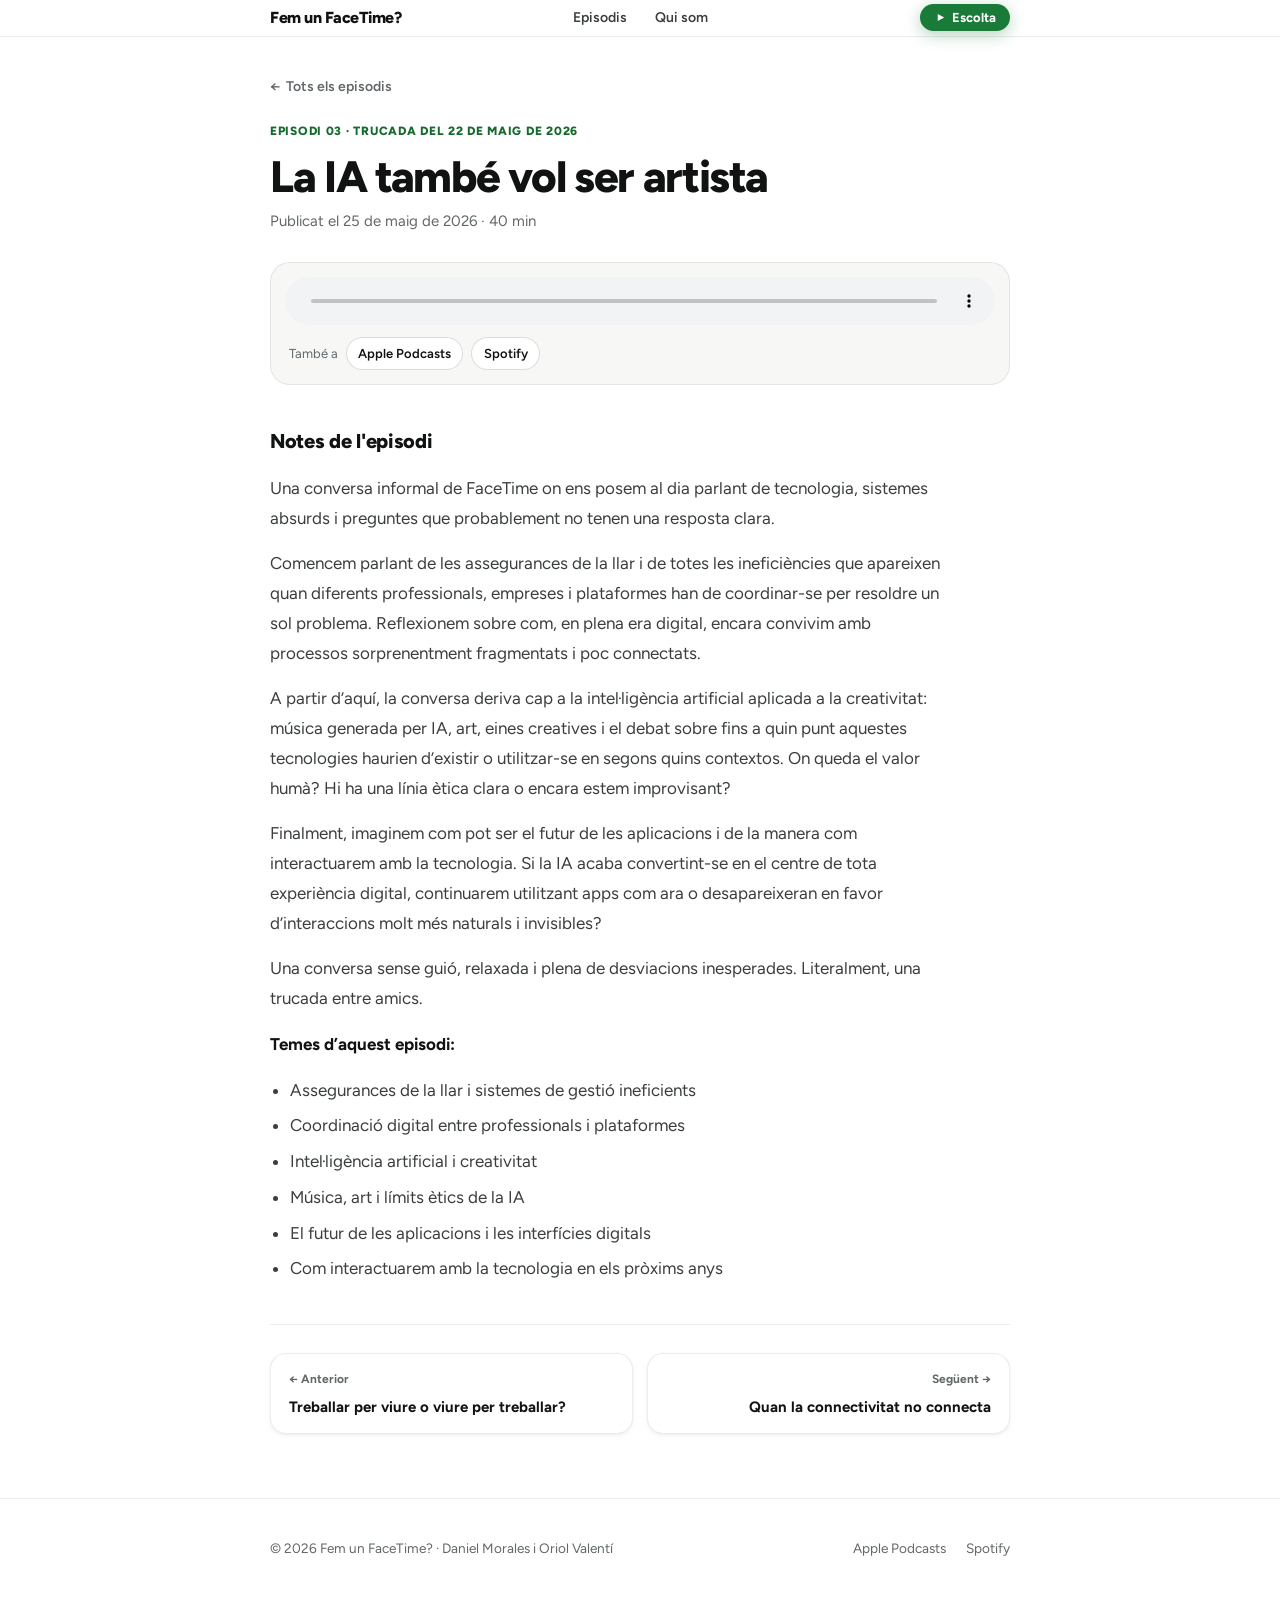
==== commit 7a9eadcc: "Episodis actualitzats des del feed" ====
--- a/episodis/la-ia-tambe-vol-ser-artista/index.html
+++ b/episodis/la-ia-tambe-vol-ser-artista/index.html
@@ -78,7 +78,7 @@
           <li><a href="/#qui-som">Qui som</a></li>
         </ul>
       </nav>
-      <a href="/#ultim" class="nav__cta btn btn--primary btn--sm"><svg width="11" height="11" viewBox="0 0 24 24" fill="none" aria-hidden="true"><path d="M6 4.5l14 7.5-14 7.5V4.5z" fill="currentColor"/></svg> Escolta</a>
+      <a href="#escolta" class="nav__cta btn btn--primary btn--sm"><svg width="11" height="11" viewBox="0 0 24 24" fill="none" aria-hidden="true"><path d="M6 4.5l14 7.5-14 7.5V4.5z" fill="currentColor"/></svg> Escolta</a>
       <button class="nav__hamburger" aria-label="Obre el menú de navegació" aria-expanded="false" aria-controls="mobile-nav"><span></span><span></span><span></span></button>
     </div>
   </div>
@@ -87,7 +87,7 @@
 <nav class="nav__mobile" id="mobile-nav" aria-label="Navegació mòbil">
   <a href="/#episodis">Episodis</a>
   <a href="/#qui-som">Qui som</a>
-  <a href="/#ultim">Escolta l'últim episodi</a>
+  <a href="#escolta">Escolta aquest episodi</a>
 </nav>
 
 
@@ -95,30 +95,24 @@
   <article class="episode">
     <div class="container">
       <a class="episode__back" href="/#episodis"><span aria-hidden="true">←</span> Tots els episodis</a>
-      <p class="episode__eyebrow">Episodi 03</p>
+      <p class="episode__eyebrow">Episodi 03 · Trucada del 22 de maig de 2026</p>
       <h1 class="episode__title">La IA també vol ser artista</h1>
-      <p class="episode__meta">Trucada del 22 de maig de 2026 · Publicat el 25 de maig de 2026 · 40 min</p>
+      <p class="episode__meta">Publicat el 25 de maig de 2026 · 40 min</p>
 
-      <div class="episode__player">
+      <div class="episode__player" id="escolta">
         <div class="audio">
             <audio controls preload="none" src="https://anchor.fm/s/110490654/podcast/play/120501394/https%3A%2F%2Fd3ctxlq1ktw2nl.cloudfront.net%2Fstaging%2F2026-4-25%2F424834681-44100-2-7f713fdda8faa.mp3">
               <a href="https://anchor.fm/s/110490654/podcast/play/120501394/https%3A%2F%2Fd3ctxlq1ktw2nl.cloudfront.net%2Fstaging%2F2026-4-25%2F424834681-44100-2-7f713fdda8faa.mp3">Descarrega l'episodi</a>
             </audio>
           </div>
+        <p class="episode__also">També a
+          <a href="https://podcasts.apple.com/es/podcast/fem-un-facetime/id1883933507" target="_blank" rel="noopener noreferrer">Apple Podcasts</a>
+          <a href="https://open.spotify.com/show/7HkJgoiA84MTIlPxl6CT0q" target="_blank" rel="noopener noreferrer">Spotify</a>
+        </p>
       </div>
 
-      <div class="listen" role="group" aria-label="Escolta el podcast">
-            <a href="https://podcasts.apple.com/es/podcast/fem-un-facetime/id1883933507?itscg=30200&amp;itsct=podcast_box_badge&amp;ls=1&amp;mttnsubad=1883933507" class="listen-badge" target="_blank" rel="noopener noreferrer">
-              <img src="https://toolbox.marketingtools.apple.com/api/v2/badges/listen-on-apple-podcasts/badge-26/es-es" alt="Escúchalo en Apple Podcasts" width="258" height="82" loading="eager" decoding="async">
-            </a>
-            <a href="https://open.spotify.com/show/7HkJgoiA84MTIlPxl6CT0q" class="listen-btn listen-btn--spotify" target="_blank" rel="noopener noreferrer">
-              <span class="listen-btn__icon"><svg width="20" height="20" viewBox="0 0 24 24" fill="none" aria-hidden="true"><path d="M4 14v-2a8 8 0 0 1 16 0v2" stroke="currentColor" stroke-width="2" stroke-linecap="round"/><rect x="3" y="13" width="5" height="7" rx="2" fill="currentColor"/><rect x="16" y="13" width="5" height="7" rx="2" fill="currentColor"/></svg></span>
-              <span class="listen-btn__text"><span class="listen-btn__label">Escolta a</span><span class="listen-btn__name">Spotify</span></span>
-            </a>
-          </div>
-
       <section class="episode__notes" aria-labelledby="notes-heading">
-        <h2 class="section-label" id="notes-heading">Notes de l'episodi</h2>
+        <h2 class="episode__notes-title" id="notes-heading">Notes de l'episodi</h2>
         <div class="prose">
 <p>Una conversa informal de FaceTime on ens posem al dia parlant de tecnologia, sistemes absurds i preguntes que probablement no tenen una resposta clara.</p><p>Comencem parlant de les assegurances de la llar i de totes les ineficiències que apareixen quan diferents professionals, empreses i plataformes han de coordinar-se per resoldre un sol problema. Reflexionem sobre com, en plena era digital, encara convivim amb processos sorprenentment fragmentats i poc connectats.</p><p>A partir d’aquí, la conversa deriva cap a la intel·ligència artificial aplicada a la creativitat: música generada per IA, art, eines creatives i el debat sobre fins a quin punt aquestes tecnologies haurien d’existir o utilitzar-se en segons quins contextos. On queda el valor humà? Hi ha una línia ètica clara o encara estem improvisant?</p><p>Finalment, imaginem com pot ser el futur de les aplicacions i de la manera com interactuarem amb la tecnologia. Si la IA acaba convertint-se en el centre de tota experiència digital, continuarem utilitzant apps com ara o desapareixeran en favor d’interaccions molt més naturals i invisibles?</p><p>Una conversa sense guió, relaxada i plena de desviacions inesperades. Literalment, una trucada entre amics.</p><p><strong>Temes d’aquest episodi:</strong></p><ul><li>Assegurances de la llar i sistemes de gestió ineficients</li><li>Coordinació digital entre professionals i plataformes</li><li>Intel·ligència artificial i creativitat</li><li>Música, art i límits ètics de la IA</li><li>El futur de les aplicacions i les interfícies digitals</li><li>Com interactuarem amb la tecnologia en els pròxims anys</li></ul>
         </div>
--- a/style.css
+++ b/style.css
@@ -1659,3 +1659,31 @@
   .ep-nav__item { background: var(--surface-2); }
   .audio audio { color-scheme: dark; }
 }
+
+/* ── Episode page refinements ─────────────────────── */
+.episode { padding: clamp(1.25rem, 4vw, 2.25rem) 0 clamp(2rem, 5vw, 3rem); }
+.episode__back { margin-bottom: 1.5rem; }
+.episode__eyebrow { letter-spacing: .06em; margin-bottom: .625rem; }
+.episode__title { margin-bottom: .5rem; text-wrap: balance; }
+.episode__meta { margin-bottom: 1.75rem; }
+.episode__player { padding: .875rem; margin-bottom: 2.5rem; scroll-margin-top: 5rem; }
+.episode__also {
+  display: flex; flex-wrap: wrap; align-items: center; gap: .375rem .5rem;
+  margin-top: .75rem; padding: 0 .25rem; font-size: .8125rem; color: var(--text-muted);
+}
+.episode__also a {
+  display: inline-flex; align-items: center; padding: .3rem .7rem; border-radius: 999px;
+  border: 1px solid var(--border-2); background: var(--surface); color: var(--text);
+  font-weight: 600; text-decoration: none; transition: border-color var(--ease), background var(--ease);
+}
+.episode__also a:hover { border-color: rgba(17,19,18,.24); background: var(--surface-2); color: var(--text); }
+.episode__notes { border-top: 0; padding-top: 0; }
+.episode__notes-title { font-size: 1.25rem; font-weight: 800; letter-spacing: -.015em; margin-bottom: 1rem; }
+.prose { max-width: 680px; font-size: 1.0625rem; }
+.episode__player { max-width: none; }
+.ep-nav { margin-top: 2.5rem; padding-top: 1.75rem; }
+.ep-nav__dir { text-transform: none; letter-spacing: 0; }
+@media (prefers-color-scheme: dark) {
+  .episode__also a { background: var(--surface-3); }
+  .episode__also a:hover { border-color: rgba(255,255,255,.24); background: var(--surface-3); }
+}
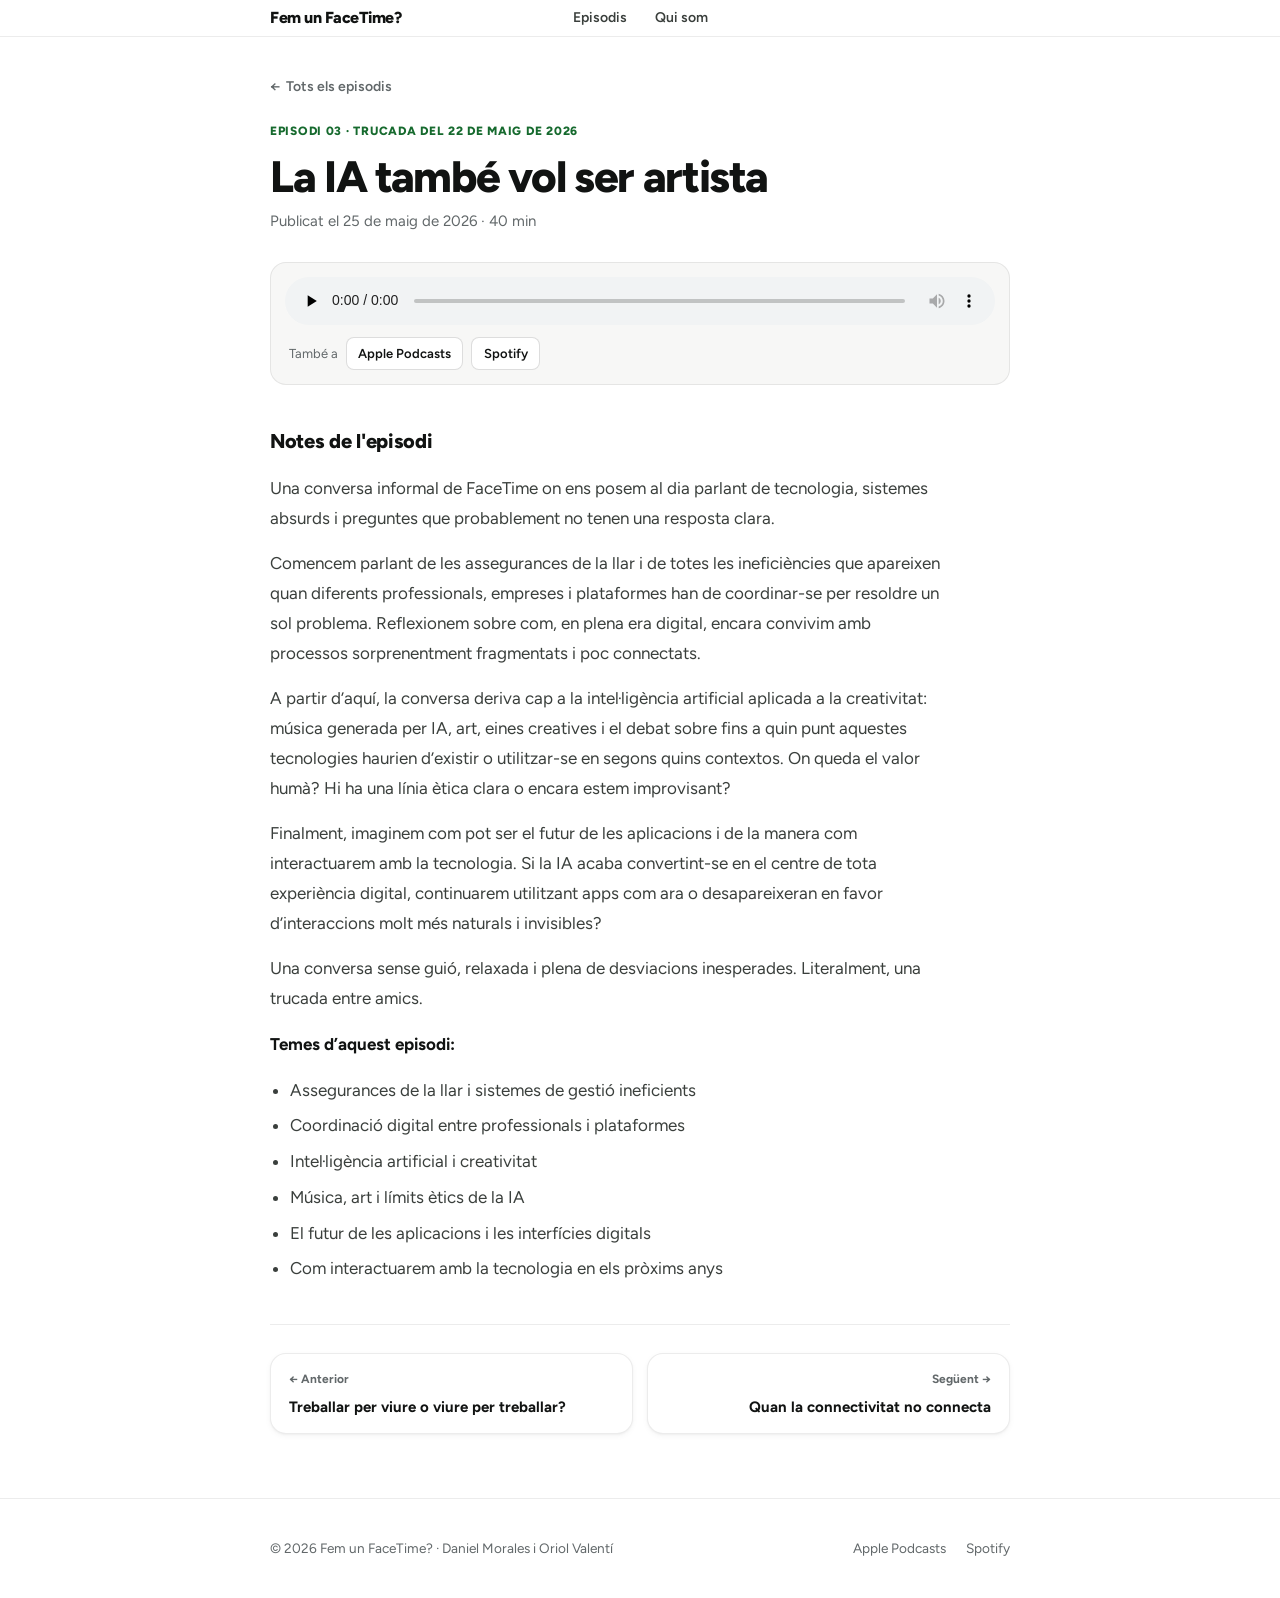
==== commit 3dca2d12: "Episodis actualitzats des del feed" ====
--- a/episodis/la-ia-tambe-vol-ser-artista/index.html
+++ b/episodis/la-ia-tambe-vol-ser-artista/index.html
@@ -25,8 +25,8 @@
   <meta name="twitter:image" content="https://femunfacetime.com/og-image.jpg?v=2">
   <link rel="preconnect" href="https://fonts.googleapis.com">
   <link rel="preconnect" href="https://fonts.gstatic.com" crossorigin>
-  <link rel="stylesheet" href="https://fonts.googleapis.com/css2?family=Figtree:wght@400;500;600;700;800;900&display=swap" media="print" onload="this.media='all'">
-  <noscript><link rel="stylesheet" href="https://fonts.googleapis.com/css2?family=Figtree:wght@400;500;600;700;800;900&display=swap"></noscript>
+  <link rel="stylesheet" href="https://fonts.googleapis.com/css2?family=Figtree:wght@400;500;600;700;800&display=swap" media="print" onload="this.media='all'">
+  <noscript><link rel="stylesheet" href="https://fonts.googleapis.com/css2?family=Figtree:wght@400;500;600;700;800&display=swap"></noscript>
   <link rel="icon" type="image/png" href="/favicon.png">
   <link rel="apple-touch-icon" href="/apple-touch-icon.png">
   <link rel="stylesheet" href="/style.css">
@@ -78,7 +78,6 @@
           <li><a href="/#qui-som">Qui som</a></li>
         </ul>
       </nav>
-      <a href="#escolta" class="nav__cta btn btn--primary btn--sm"><svg width="11" height="11" viewBox="0 0 24 24" fill="none" aria-hidden="true"><path d="M6 4.5l14 7.5-14 7.5V4.5z" fill="currentColor"/></svg> Escolta</a>
       <button class="nav__hamburger" aria-label="Obre el menú de navegació" aria-expanded="false" aria-controls="mobile-nav"><span></span><span></span><span></span></button>
     </div>
   </div>
--- a/style.css
+++ b/style.css
@@ -1,451 +1,322 @@
-/* =============================================
-   ON SCREEN — Podcast Website
-   style.css — All styles, no build tools needed
-   ============================================= */
-
-/* Google Font: Figtree — rounded, friendly, not overused */
-/* Font loaded via <link> in HTML for better performance */
-
-/* =============================================
-   DESIGN TOKENS
-   ============================================= */
+/* Fem un FaceTime? — styles. Generated clean-up of the original stylesheet:
+   unused rules removed and duplicates merged. Light theme first, dark via prefers-color-scheme. */
 :root {
-  /* REPLACE: Main brand color — iOS FaceTime green */
-
-  /*
-   * WCAG AA colour strategy
-   * ──────────────────────────────────────────────────────────────
-   * --green        #30D158  luminance ≈ 0.495  → decorative ONLY
-   *                         (borders, accent lines, nav logo bg)
-   *                         white on #30D158 = 1.9:1 → ✗ text fails
-   *
-   * --green-btn    #1A7A38  luminance ≈ 0.161  → button backgrounds
-   *                         white on #1A7A38 = 4.97:1 → ✓ AA normal
-   *
-   * --green-text   #166A2E  luminance ≈ 0.117  → text on white/pale
-   *                         #166A2E on white    = 6.3:1  → ✓ AA
-   *                         #166A2E on #E6FAF0  = 5.8:1  → ✓ AA (tags)
-   *
-   * --text-muted   #546860  luminance ≈ 0.105  → muted text on white
-   *                         #546860 on white    = 4.71:1 → ✓ AA
-   * ──────────────────────────────────────────────────────────────
-   */
-  --green:        #30D158;   /* brand / decorative — NO text use */
-  --green-btn:    #1A7A38;   /* button bg  — white text 4.97:1 ✓ */
-  --green-text:   #166A2E;   /* text on white/pale — 6.3:1 ✓      */
-  --green-active: #12561F;   /* pressed/active text — darker ✓     */
-  --green-subtle: #E6FAF0;
-  --green-pale:   #F0FBF5;
-  --green-glow:   rgba(48, 209, 88, 0.22);
-
-  --text:         #111312;
-  --text-2:       #3A3F3C;
-  --text-muted:   #62686A;   /* 4.71:1 on white ✓ (was #6D8A77 = 3.75:1 ✗) */
-  --text-inv:     #FFFFFF;
-
-  --surface:      #FFFFFF;
-  --surface-2:    #F7F7F6;
-  --surface-3:    #EFEFEE;
-  --border:       rgba(17,19,18,.08);
-  --border-2:     rgba(17,19,18,.14);
-
-  --shadow-xs:    0 1px 1px rgba(17,19,18,.04);
-  --shadow-sm:    0 1px 2px rgba(17,19,18,.04), 0 2px 6px rgba(17,19,18,.04);
-  --shadow:       0 1px 2px rgba(17,19,18,.04), 0 6px 16px -4px rgba(17,19,18,.08);
-  --shadow-lg:    0 2px 4px rgba(17,19,18,.04), 0 16px 32px -8px rgba(17,19,18,.14);
+  --green: #30d158;
+  --green-btn: #1a7a38;
+  --green-text: #166a2e;
+  --green-active: #12561f;
+  --green-subtle: #e6faf0;
+  --green-glow: #30d15838;
+  --text: #111312;
+  --text-2: #3a3f3c;
+  --text-muted: #62686a;
+  --surface: #fff;
+  --surface-2: #f7f7f6;
+  --surface-3: #efefee;
+  --border: #11131214;
+  --border-2: #11131224;
+  --shadow-xs: 0 1px 1px #1113120a;
+  --shadow-sm: 0 1px 2px #1113120a, 0 2px 6px #1113120a;
+  --shadow: 0 1px 2px #1113120a, 0 6px 16px -4px #11131214;
+  --shadow-lg: 0 2px 4px #1113120a, 0 16px 32px -8px #11131224;
   --shadow-green: 0 0 0 transparent;
-
-  --r-sm:   8px;
-  --r:      16px;
-  --r-lg:   24px;
-  --r-xl:   32px;
+  --r-sm: 8px;
+  --r: 16px;
+  --r-lg: 24px;
+  --r-xl: 32px;
   --r-pill: 100px;
-
-  --max-w:   820px;
-  --gap:     clamp(1.25rem, 4vw, 2.5rem);
-
-  --font:    'Figtree', system-ui, -apple-system, sans-serif;
-
-  --ease:    180ms ease;
-  --ease-md: 300ms ease;
-}
-
-/* =============================================
-   RESET
-   ============================================= */
-*, *::before, *::after { box-sizing: border-box; margin: 0; padding: 0; }
-html { scroll-behavior: smooth; -webkit-text-size-adjust: 100%; }
+  --max-w: 820px;
+  --gap: clamp(1.25rem, 4vw, 2.5rem);
+  --font: "Figtree", system-ui, -apple-system, sans-serif;
+  --ease: 0.18s ease;
+  --ease-md: 0.3s ease;
+}
+*,
+:before,
+:after {
+  box-sizing: border-box;
+  margin: 0;
+  padding: 0;
+}
+html {
+  scroll-behavior: smooth;
+  -webkit-text-size-adjust: 100%;
+}
 body {
   font-family: var(--font);
+  color: var(--text);
+  background: var(--surface);
+  -webkit-font-smoothing: antialiased;
   font-size: 1rem;
   line-height: 1.65;
-  color: var(--text);
-  background: var(--surface);
-  -webkit-font-smoothing: antialiased;
-}
-img, svg { display: block; max-width: 100%; }
+}
+img,
+svg {
+  max-width: 100%;
+  display: block;
+}
 a {
   color: var(--green-text);
+  text-underline-offset: 3px;
+  transition: color var(--ease);
   text-decoration: underline;
   text-decoration-thickness: 1px;
-  text-underline-offset: 3px;
-  transition: color var(--ease);
-}
-a:hover { color: var(--green-active); }
-ul, ol { padding-left: 1.5rem; }
-
-:focus-visible {
-  /* #1A7A38 outline on white = 4.97:1 ✓ */
-  outline: 2.5px solid var(--green-btn);
-  outline-offset: 3px;
-  border-radius: 4px;
-}
-
-/* =============================================
-   LAYOUT
-   ============================================= */
+}
+a:hover {
+  color: var(--green-active);
+}
+ul,
+ol {
+  padding-left: 1.5rem;
+}
 .container {
   width: 100%;
   max-width: var(--max-w);
+  padding: 0 var(--gap);
   margin: 0 auto;
-  padding: 0 var(--gap);
-}
-
-.section {
-  padding: clamp(2.75rem, 7vw, 4.5rem) 0;
-}
-
-.section + .section {
-  border-top: 1px solid var(--border);
-}
-
-/* Anchor scroll offset — clears sticky nav */
+}
 [id] {
   scroll-margin-top: calc(var(--nav-h) + 1rem);
 }
-
-/* =============================================
-   TYPOGRAPHY HELPERS
-   ============================================= */
-.t-hero  { font-size: clamp(2rem, 5vw, 3rem); font-weight: 800; line-height: 1.14; letter-spacing: -0.03em; }
-.t-h1    { font-size: clamp(1.7rem, 4vw, 2.375rem); font-weight: 800; line-height: 1.2; letter-spacing: -0.025em; }
-.t-h2    { font-size: clamp(1.2rem, 2.5vw, 1.5rem); font-weight: 700; line-height: 1.3; letter-spacing: -0.018em; }
-.t-h3    { font-size: 1.0625rem; font-weight: 700; line-height: 1.35; letter-spacing: -0.01em; }
-.t-muted { color: var(--text-muted); }
-
-/* Section label — "LATEST EPISODE" etc */
+.t-hero {
+  letter-spacing: -0.03em;
+  font-size: clamp(2rem, 5vw, 3rem);
+  font-weight: 800;
+  line-height: 1.14;
+}
+.t-h2 {
+  letter-spacing: -0.018em;
+  font-size: clamp(1.2rem, 2.5vw, 1.5rem);
+  font-weight: 700;
+  line-height: 1.3;
+}
+.t-muted {
+  color: var(--text-muted);
+}
 .section-label {
-  display: inline-flex;
+  text-transform: uppercase;
+  letter-spacing: 0.12em;
+  color: var(--text-muted);
   align-items: center;
   gap: 0.5rem;
+  margin-bottom: 1.375rem;
   font-size: 0.6875rem;
   font-weight: 800;
-  text-transform: uppercase;
-  letter-spacing: 0.12em;
-  color: var(--text-muted);
-  margin-bottom: 1.375rem;
-}
-.section-label::before {
-  content: '';
-  display: inline-block;
-  width: 18px;
-  height: 2px;
+  display: inline-flex;
+}
+.section-label:before {
+  content: "";
   background: var(--green);
   border-radius: 2px;
   flex-shrink: 0;
-}
-
-/* =============================================
-   NAVIGATION
-   ============================================= */
+  width: 18px;
+  height: 2px;
+  display: inline-block;
+}
 .nav {
+  z-index: 100;
+  height: var(--nav-h);
+  background: var(--nav-bg, #ffffffe6);
+  -webkit-backdrop-filter: blur(20px);
+  border-bottom: 1px solid var(--border);
   position: sticky;
   top: 0;
-  z-index: 100;
-  height: var(--nav-h);
-  background: var(--nav-bg, rgba(255, 255, 255, 0.9));
-  backdrop-filter: blur(20px);
-  -webkit-backdrop-filter: blur(20px);
-  border-bottom: 1px solid var(--border);
-}
-
+}
 .nav__inner {
+  min-height: var(--nav-h);
+  grid-template-columns: 1fr auto 1fr;
+  align-content: center;
+  align-items: center;
+  gap: 0;
   display: grid;
-  grid-template-columns: 1fr auto 1fr;
-  align-items: center;
-  align-content: center;
-  gap: 0;
-  min-height: var(--nav-h);
-}
-
-/* Logo — col 1, left */
-.nav__logo { justify-self: start; }
-
-/* Nav links — col 2, perfectly centered */
-.nav__inner > nav { justify-self: center; }
-
-/* CTA — col 3, right — no extra padding so it doesn't inflate nav height */
-.nav__cta      { justify-self: end; }
-.nav__hamburger { justify-self: end; }
-
-/* Nav CTA button override — flat height, no extra vertical padding */
-.nav__cta.btn,
-a.nav__cta.btn {
-  padding-top: 0.4375rem;
-  padding-bottom: 0.4375rem;
-}
-
-/* Logo — text only, no icon */
+}
 .nav__logo {
-  display: flex;
+  justify-self: start;
+}
+.nav__inner > nav {
+  justify-self: center;
+}
+.nav__hamburger {
+  justify-self: end;
+}
+.nav__logo {
+  flex-shrink: 0;
   align-items: center;
   text-decoration: none;
-  flex-shrink: 0;
-}
-
+  display: flex;
+}
 .nav__logo-name {
+  letter-spacing: -0.03em;
+  color: var(--text);
+  white-space: nowrap;
+  transition: color var(--ease);
   font-size: 1rem;
   font-weight: 800;
-  letter-spacing: -0.03em;
-  color: var(--text);
   line-height: 1;
-  white-space: nowrap;
-  transition: color var(--ease);
-}
-.nav__logo:hover .nav__logo-name { color: var(--green-text); }
-
-/* Desktop links */
+}
+.nav__logo:hover .nav__logo-name {
+  color: var(--green-text);
+}
 .nav__links {
-  display: flex;
   align-items: center;
   gap: 0;
+  padding: 0;
   list-style: none;
-  padding: 0;
+  display: flex;
 }
 .nav__links a {
-  display: block;
+  color: var(--text-2);
+  border-radius: var(--r-pill);
+  transition:
+    background var(--ease),
+    color var(--ease);
   padding: 0.4rem 0.875rem;
   font-size: 0.875rem;
   font-weight: 600;
-  color: var(--text-2);
   text-decoration: none;
-  border-radius: var(--r-pill);
-  transition: background var(--ease), color var(--ease);
+  display: block;
 }
 .nav__links a:hover,
 .nav__links a[aria-current="page"] {
   background: var(--green-subtle);
-  /* #166A2E on #E6FAF0 = 5.8:1 ✓ */
   color: var(--green-text);
 }
-
-.nav__cta { flex-shrink: 0; }
-
-/* Hamburger */
 .nav__hamburger {
-  display: none;
+  cursor: pointer;
+  border-radius: var(--r-sm);
+  width: 38px;
+  height: 38px;
+  transition: background var(--ease);
+  background: 0 0;
+  border: none;
   flex-direction: column;
   justify-content: center;
   gap: 5px;
-  width: 38px;
-  height: 38px;
-  border: none;
-  background: transparent;
-  cursor: pointer;
   padding: 7px;
-  border-radius: var(--r-sm);
-  transition: background var(--ease);
-}
-.nav__hamburger:hover { background: var(--surface-2); }
+  display: none;
+}
+.nav__hamburger:hover {
+  background: var(--surface-2);
+}
 .nav__hamburger span {
+  background: var(--text);
+  height: 2px;
+  transition:
+    transform var(--ease-md),
+    opacity var(--ease-md);
+  border-radius: 2px;
   display: block;
-  height: 2px;
-  background: var(--text);
-  border-radius: 2px;
-  transition: transform var(--ease-md), opacity var(--ease-md);
-}
-.nav__hamburger[aria-expanded="true"] span:nth-child(1) { transform: translateY(7px) rotate(45deg); }
-.nav__hamburger[aria-expanded="true"] span:nth-child(2) { opacity: 0; transform: scaleX(0); }
-.nav__hamburger[aria-expanded="true"] span:nth-child(3) { transform: translateY(-7px) rotate(-45deg); }
-
-/* Mobile nav drawer */
+}
+.nav__hamburger[aria-expanded="true"] span:first-child {
+  transform: translateY(7px) rotate(45deg);
+}
+.nav__hamburger[aria-expanded="true"] span:nth-child(2) {
+  opacity: 0;
+  transform: scaleX(0);
+}
+.nav__hamburger[aria-expanded="true"] span:nth-child(3) {
+  transform: translateY(-7px) rotate(-45deg);
+}
 .nav__mobile {
-  display: none;
-  position: fixed;
   top: var(--nav-h);
-  left: 0; right: 0; bottom: 0;
   background: var(--surface);
   padding: 1.25rem var(--gap);
   z-index: 99;
   flex-direction: column;
   gap: 0.375rem;
+  display: none;
+  position: fixed;
+  bottom: 0;
+  left: 0;
+  right: 0;
   overflow-y: auto;
 }
-.nav__mobile.is-open { display: flex; }
+.nav__mobile.is-open {
+  display: flex;
+}
 .nav__mobile a {
-  display: block;
+  color: var(--text);
+  border-radius: var(--r);
+  transition:
+    background var(--ease),
+    color var(--ease);
   padding: 0.875rem 1rem;
   font-size: 1.125rem;
   font-weight: 700;
-  color: var(--text);
   text-decoration: none;
-  border-radius: var(--r);
-  transition: background var(--ease), color var(--ease);
+  display: block;
 }
 .nav__mobile a:hover,
 .nav__mobile a[aria-current="page"] {
   background: var(--green-subtle);
   color: var(--green-text);
 }
-.nav__mobile .btn { margin-top: 0.75rem; text-align: center; }
-
-/* =============================================
-   BUTTONS
-   ============================================= */
-.btn {
-  display: inline-flex;
-  align-items: center;
-  justify-content: center;
-  gap: 0.45rem;
-  padding: 0.6875rem 1.375rem;
-  font-family: var(--font);
-  font-size: 0.9375rem;
-  font-weight: 700;
-  line-height: 1;
-  border: none;
+.tag {
+  letter-spacing: 0.02em;
   border-radius: var(--r-pill);
-  cursor: pointer;
-  text-decoration: none;
-  transition: background var(--ease), color var(--ease), transform var(--ease), box-shadow var(--ease);
-  white-space: nowrap;
-}
-.btn:active { transform: scale(0.97); }
-
-.btn--primary {
-  /* #1A7A38 bg + white text = 4.97:1 ✓ WCAG AA */
-  background: var(--green-btn);
-  color: var(--text-inv);
-  box-shadow: 0 4px 16px rgba(26,122,56,0.32);
-}
-.btn--primary:hover {
-  background: var(--green-active);
-  color: var(--text-inv);
-  box-shadow: 0 6px 24px rgba(26,122,56,0.42);
-  transform: translateY(-1px);
-}
-
-.btn--secondary {
-  background: var(--surface);
-  color: var(--text);
-  border: 1.5px solid var(--border-2);
-  box-shadow: var(--shadow-xs);
-}
-.btn--secondary:hover {
-  background: var(--surface-2);
-  color: var(--text);
-  border-color: var(--green);
-  transform: translateY(-1px);
-}
-
-.btn--ghost {
-  background: transparent;
+  background: var(--green-subtle);
   color: var(--green-text);
-  padding-left: 0;
-  padding-right: 0;
-}
-.btn--ghost:hover { color: var(--green-active); background: transparent; }
-
-.btn--sm { padding: 0.5rem 1rem; font-size: 0.8125rem; }
-.btn--lg { padding: 0.875rem 1.875rem; font-size: 1.0625rem; }
-.btn--full { width: 100%; }
-
-/* =============================================
-   TAGS
-   ============================================= */
-.tag {
-  display: inline-flex;
+  transition:
+    background var(--ease),
+    color var(--ease);
   align-items: center;
   padding: 0.2rem 0.6rem;
   font-size: 0.72rem;
   font-weight: 700;
-  letter-spacing: 0.02em;
-  border-radius: var(--r-pill);
-  /* #166A2E text on #E6FAF0 bg = 5.8:1 ✓ WCAG AA */
-  background: var(--green-subtle);
+  text-decoration: none;
+  display: inline-flex;
+}
+.hero__inner {
+  grid-template-columns: 1fr auto;
+  align-items: center;
+  gap: clamp(1.5rem, 4vw, 3rem);
+  display: grid;
+}
+.hero__eyebrow {
+  text-transform: uppercase;
+  letter-spacing: 0.1em;
   color: var(--green-text);
-  text-decoration: none;
-  transition: background var(--ease), color var(--ease);
-}
-.tag:hover { background: var(--green-glow); color: var(--green-active); }
-.tag--neutral { background: var(--surface-2); color: var(--text-muted); }
-.tag--neutral:hover { background: var(--surface-3); color: var(--text-2); }
-
-/* =============================================
-   HERO (home page)
-   ============================================= */
-.hero {
-  padding: clamp(3.5rem, 9vw, 6rem) 0 clamp(2.5rem, 6vw, 4rem);
-}
-.hero__inner {
-  display: grid;
-  grid-template-columns: 1fr auto;
-  gap: clamp(1.5rem, 4vw, 3rem);
-  align-items: center;
-}
-.hero__eyebrow {
-  display: inline-flex;
   align-items: center;
   gap: 0.5rem;
+  margin-bottom: 1rem;
   font-size: 0.75rem;
   font-weight: 800;
-  text-transform: uppercase;
-  letter-spacing: 0.1em;
-  /* #166A2E on white = 6.3:1 ✓ */
-  color: var(--green-text);
-  margin-bottom: 1rem;
-}
-.hero__eyebrow::before {
-  content: '';
-  display: inline-block;
+  display: inline-flex;
+}
+.hero__eyebrow:before {
+  content: "";
+  background: var(--green);
+  border-radius: 2px;
   width: 22px;
   height: 2.5px;
-  background: var(--green);
-  border-radius: 2px;
-}
-.hero__title { margin-bottom: 1rem; }
+  display: inline-block;
+}
+.hero__title {
+  margin-bottom: 1rem;
+}
 .hero__tagline {
+  color: var(--text-2);
+  max-width: 460px;
+  margin-bottom: 2rem;
   font-size: 1.125rem;
-  color: var(--text-2);
   line-height: 1.65;
-  margin-bottom: 2rem;
-  max-width: 460px;
-}
-.hero__actions {
-  display: flex;
-  flex-wrap: wrap;
-  gap: 0.75rem;
-  align-items: center;
-}
-
-/* Cover art */
-.hero__cover { flex-shrink: 0; }
+}
+.hero__cover {
+  flex-shrink: 0;
+}
 .hero__cover-wrap {
-  width: clamp(148px, 22vw, 210px);
   aspect-ratio: 1;
   border-radius: var(--r-xl);
+  width: clamp(148px, 22vw, 210px);
+  box-shadow: var(--shadow-lg), var(--shadow-green);
   overflow: hidden;
-  box-shadow: var(--shadow-lg), var(--shadow-green);
 }
 .hero__cover-wrap svg,
 .hero__cover-wrap img {
+  object-fit: cover;
   width: 100%;
   height: 100%;
-  object-fit: cover;
-}
-
-/* =============================================
-   LATEST EPISODE CARD
-   ============================================= */
+}
 .latest-card {
   background: var(--surface-2);
   border: 1.5px solid var(--border-2);
@@ -454,647 +325,270 @@
   position: relative;
   overflow: hidden;
 }
-.latest-card::before {
-  content: '';
-  position: absolute;
-  top: 0; left: 0;
+.latest-card:before {
+  content: "";
+  background: var(--green);
+  border-radius: 4px 0 0 4px;
   width: 4px;
   height: 100%;
-  background: var(--green);
-  border-radius: 4px 0 0 4px;
+  position: absolute;
+  top: 0;
+  left: 0;
 }
 .latest-card__ep {
-  font-size: 0.72rem;
-  font-weight: 800;
   text-transform: uppercase;
   letter-spacing: 0.1em;
   color: var(--green-text);
   margin-bottom: 0.5rem;
+  font-size: 0.72rem;
+  font-weight: 800;
 }
 .latest-card__title {
+  color: var(--text);
   margin-bottom: 0.5rem;
-  color: var(--text);
 }
 .latest-card__meta {
+  color: var(--text-muted);
+  margin-bottom: 0.875rem;
   font-size: 0.85rem;
-  color: var(--text-muted);
-  margin-bottom: 0.875rem;
 }
 .latest-card__desc {
+  color: var(--text-2);
+  margin-bottom: 1.25rem;
   font-size: 0.975rem;
-  color: var(--text-2);
   line-height: 1.65;
-  margin-bottom: 1.25rem;
-}
-.latest-card__actions {
-  display: flex;
-  flex-wrap: wrap;
-  gap: 0.625rem;
-  align-items: center;
-}
-
-/* =============================================
-   SUBSCRIBE PLATFORMS
-   ============================================= */
-.subscribe__desc {
-  color: var(--text-2);
-  margin-bottom: 1.5rem;
-}
-.subscribe__grid {
-  display: flex;
-  flex-wrap: wrap;
-  gap: 0.75rem;
-}
-.subscribe__platform {
-  display: inline-flex;
-  align-items: center;
-  gap: 0.6rem;
-  padding: 0.6rem 1.125rem;
-  background: var(--surface);
-  border: 1.5px solid var(--border-2);
-  border-radius: var(--r-pill);
-  font-size: 0.9rem;
-  font-weight: 600;
-  color: var(--text);
-  text-decoration: none;
-  box-shadow: var(--shadow-xs);
-  transition: all var(--ease);
-}
-.subscribe__platform:hover {
-  background: var(--green-subtle);
-  border-color: var(--green);
-  color: var(--green-text);
-  transform: translateY(-1px);
-  box-shadow: var(--shadow-sm);
-}
-.subscribe__platform svg,
-.subscribe__platform-icon {
-  flex-shrink: 0;
-  width: 22px;
-  height: 22px;
-  border-radius: 50%;
-}
-
-/* =============================================
-   CURATED EPISODES (WHERE TO BEGIN)
-   ============================================= */
-.curated__desc {
-  color: var(--text-2);
-  margin-bottom: 1.75rem;
-}
-.curated__grid {
-  display: grid;
-  grid-template-columns: repeat(2, 1fr);
+}
+.ep-list {
+  flex-direction: column;
   gap: 1rem;
-}
-.curated-card {
-  background: var(--surface);
-  border: 1.5px solid var(--border);
-  border-radius: var(--r-lg);
-  padding: 1.25rem;
-  text-decoration: none;
-  color: inherit;
-  transition: box-shadow var(--ease), transform var(--ease), border-color var(--ease);
-  display: flex;
-  flex-direction: column;
-  gap: 0.5rem;
-}
-.curated-card:hover {
-  box-shadow: var(--shadow);
-  transform: translateY(-2px);
-  border-color: var(--border-2);
-  color: inherit;
-}
-.curated-card__ep {
-  font-size: 0.7rem;
-  font-weight: 800;
-  text-transform: uppercase;
-  letter-spacing: 0.1em;
-  color: var(--green-text);
-}
-.curated-card__title {
-  font-size: 0.9375rem;
-  font-weight: 700;
-  line-height: 1.35;
-  letter-spacing: -0.01em;
-  color: var(--text);
-}
-.curated-card__desc {
-  font-size: 0.825rem;
-  color: var(--text-muted);
-  line-height: 1.5;
-  flex: 1;
-}
-.curated-card__tags {
-  display: flex;
-  flex-wrap: wrap;
-  gap: 0.3rem;
-  margin-top: 0.25rem;
-}
-
-/* =============================================
-   ASK SECTION
-   ============================================= */
-.ask-box {
-  background: var(--green-pale);
-  border: 1.5px solid var(--border-2);
-  border-radius: var(--r-xl);
-  padding: clamp(2rem, 5vw, 3rem);
-  text-align: center;
-}
-.ask-box__icon {
-  font-size: 2.25rem;
-  display: block;
-  margin-bottom: 1rem;
-  line-height: 1;
-}
-.ask-box__title {
-  margin-bottom: 0.75rem;
-}
-.ask-box__desc {
-  color: var(--text-2);
-  max-width: 420px;
-  margin: 0 auto 1.75rem;
-  line-height: 1.65;
-}
-
-/* =============================================
-   FOLLOW / SOCIAL
-   ============================================= */
-.follow__desc {
-  color: var(--text-2);
-  margin-bottom: 1.375rem;
-}
-.social-links {
-  display: flex;
-  flex-wrap: wrap;
-  gap: 0.75rem;
-}
-.social-link {
-  display: inline-flex;
-  align-items: center;
-  gap: 0.5rem;
-  padding: 0.5rem 1rem;
-  background: var(--surface);
-  border: 1.5px solid var(--border);
-  border-radius: var(--r-pill);
-  font-size: 0.875rem;
-  font-weight: 600;
-  color: var(--text-2);
-  text-decoration: none;
-  box-shadow: var(--shadow-xs);
-  transition: all var(--ease);
-}
-.social-link:hover {
-  background: var(--surface-2);
-  border-color: var(--border-2);
-  color: var(--text);
-  transform: translateY(-1px);
-}
-
-/* =============================================
-   EPISODES LIST PAGE
-   ============================================= */
-.ep-list { display: flex; flex-direction: column; gap: 1rem; }
-
+  display: flex;
+}
 .ep-card {
-  display: grid;
-  grid-template-columns: 56px 1fr;
-  gap: 1.25rem;
-  padding: 1.375rem 1.5rem;
   background: var(--surface);
   border: 1.5px solid var(--border);
   border-radius: var(--r-lg);
   box-shadow: var(--shadow-xs);
+  color: inherit;
+  transition:
+    box-shadow var(--ease),
+    transform var(--ease),
+    border-color var(--ease);
+  grid-template-columns: 56px 1fr;
+  gap: 1.25rem;
+  padding: 1.375rem 1.5rem;
   text-decoration: none;
-  color: inherit;
-  transition: box-shadow var(--ease), transform var(--ease), border-color var(--ease);
+  display: grid;
 }
 .ep-card:hover {
   box-shadow: var(--shadow);
-  transform: translateY(-2px);
   border-color: var(--border-2);
   color: inherit;
-}
-
-
-.ep-card__body { min-width: 0; }
+  transform: translateY(-2px);
+}
+.ep-card__body {
+  min-width: 0;
+}
 .ep-card__title {
+  letter-spacing: -0.01em;
+  color: var(--text);
+  margin-bottom: 0.3rem;
   font-size: 1rem;
   font-weight: 700;
   line-height: 1.3;
-  letter-spacing: -0.01em;
-  color: var(--text);
-  margin-bottom: 0.3rem;
 }
 .ep-card__desc {
-  font-size: 0.875rem;
-  color: var(--text-muted);
-  line-height: 1.55;
-  margin-bottom: 0.625rem;
-  display: -webkit-box;
+  color: var(--text-muted);
   -webkit-line-clamp: 2;
   -webkit-box-orient: vertical;
+  margin-bottom: 0.625rem;
+  font-size: 0.875rem;
+  line-height: 1.55;
+  display: -webkit-box;
   overflow: hidden;
 }
 .ep-card__meta {
+  color: var(--text-muted);
+  align-items: center;
+  gap: 0.4rem;
+  margin-bottom: 0.625rem;
   font-size: 0.8rem;
-  color: var(--text-muted);
-  margin-bottom: 0.625rem;
-  display: flex;
-  align-items: center;
-  gap: 0.4rem;
-}
-.ep-card__sep { opacity: 0.5; }
-.ep-card__tags {
-  display: flex;
-  flex-wrap: wrap;
-  gap: 0.3rem;
-  margin-bottom: 0.875rem;
-}
-.ep-card__actions {
-  display: flex;
-  flex-wrap: wrap;
-  gap: 0.5rem;
-  align-items: center;
-}
-
-/* =============================================
-   EPISODE DETAIL PAGE
-   ============================================= */
-.ep-detail__header {
-  padding: clamp(2.5rem, 7vw, 4.5rem) 0 2.5rem;
-  border-bottom: 1px solid var(--border);
-}
-.ep-detail__breadcrumb {
-  font-size: 0.8125rem;
-  color: var(--text-muted);
-  margin-bottom: 1.5rem;
-  display: flex;
-  align-items: center;
-  gap: 0.4rem;
-}
-.ep-detail__breadcrumb a { font-weight: 600; text-decoration: none; }
-.ep-detail__breadcrumb a:hover { text-decoration: underline; }
-.ep-detail__ep-num {
-  font-size: 0.72rem;
-  font-weight: 800;
-  text-transform: uppercase;
-  letter-spacing: 0.1em;
-  color: var(--green-text);
-  margin-bottom: 0.625rem;
-}
-.ep-detail__title { margin-bottom: 1rem; }
-.ep-detail__meta {
-  font-size: 0.875rem;
-  color: var(--text-muted);
-  display: flex;
-  align-items: center;
-  gap: 0.5rem;
-  flex-wrap: wrap;
-  margin-bottom: 1rem;
-}
-.ep-detail__meta-sep { opacity: 0.5; }
-
-/* Fake audio player */
+  display: flex;
+}
 .audio-player {
   background: var(--surface-2);
   border: 1.5px solid var(--border-2);
   border-radius: var(--r-lg);
-  padding: 1.125rem 1.375rem;
-  display: flex;
   align-items: center;
   gap: 1rem;
   margin: 2.5rem 0;
+  padding: 1.125rem 1.375rem;
+  display: flex;
 }
 .audio-player__btn {
+  background: var(--green-btn);
+  cursor: pointer;
   width: 46px;
   height: 46px;
+  transition:
+    background var(--ease),
+    transform var(--ease);
+  border: none;
   border-radius: 50%;
-  /* #1A7A38 bg + white icon = 4.97:1 ✓ */
-  background: var(--green-btn);
-  border: none;
-  cursor: pointer;
-  display: flex;
-  align-items: center;
+  flex-shrink: 0;
   justify-content: center;
+  align-items: center;
+  display: flex;
+  box-shadow: 0 4px 14px #1a7a384d;
+}
+.audio-player__btn:hover {
+  background: var(--green-active);
+  transform: scale(1.06);
+}
+.audio-player__btn:focus-visible {
+  outline-color: var(--green-hover);
+}
+.audio-player__info {
+  flex: 1;
+  min-width: 0;
+}
+.audio-player__track {
+  font-size: 0.9rem;
+  font-weight: 700;
+}
+.audio-player__hint {
+  color: var(--text-muted);
+  margin-top: 1px;
+  font-size: 0.78rem;
+}
+.audio-player__duration {
+  color: var(--text-muted);
   flex-shrink: 0;
-  box-shadow: 0 4px 14px rgba(26,122,56,0.30);
-  transition: background var(--ease), transform var(--ease);
-}
-.audio-player__btn:hover { background: var(--green-active); transform: scale(1.06); }
-.audio-player__btn:focus-visible { outline-color: var(--green-hover); }
-.audio-player__info { flex: 1; min-width: 0; }
-.audio-player__track { font-size: 0.9rem; font-weight: 700; }
-.audio-player__hint { font-size: 0.78rem; color: var(--text-muted); margin-top: 1px; }
-.audio-player__duration { font-size: 0.8rem; font-weight: 600; color: var(--text-muted); flex-shrink: 0; }
-
-/* Show notes prose */
-.show-notes h2 {
-  font-size: 1.1875rem;
-  font-weight: 700;
-  letter-spacing: -0.015em;
-  margin-top: 2rem;
-  margin-bottom: 0.75rem;
-}
-.show-notes h2:first-child { margin-top: 0; }
-.show-notes p { color: var(--text-2); line-height: 1.72; margin-bottom: 1rem; }
-.show-notes ul { color: var(--text-2); line-height: 1.7; margin-bottom: 1rem; }
-.show-notes li { margin-bottom: 0.3rem; }
-.show-notes a { font-weight: 500; }
-.show-notes strong { color: var(--text); font-weight: 700; }
-
-/* Ep nav (prev/next) */
-.ep-nav {
-  display: grid;
-  grid-template-columns: 1fr 1fr;
-  gap: 1rem;
-  margin-top: 3rem;
-  padding-top: 2rem;
-  border-top: 1px solid var(--border);
+  font-size: 0.8rem;
+  font-weight: 600;
 }
 .ep-nav__item {
-  padding: 1.125rem;
   background: var(--surface);
   border: 1.5px solid var(--border);
   border-radius: var(--r-lg);
+  color: inherit;
+  transition:
+    box-shadow var(--ease),
+    transform var(--ease),
+    border-color var(--ease);
+  padding: 1.125rem;
   text-decoration: none;
-  color: inherit;
-  transition: box-shadow var(--ease), transform var(--ease), border-color var(--ease);
 }
 .ep-nav__item:hover {
   box-shadow: var(--shadow-sm);
-  transform: translateY(-2px);
   border-color: var(--border-2);
   color: inherit;
-}
-.ep-nav__item--next { text-align: right; }
+  transform: translateY(-2px);
+}
+.ep-nav__item--next {
+  text-align: right;
+}
 .ep-nav__dir {
+  text-transform: uppercase;
+  letter-spacing: 0.1em;
+  color: var(--text-muted);
+  margin-bottom: 0.25rem;
   font-size: 0.7rem;
   font-weight: 800;
-  text-transform: uppercase;
-  letter-spacing: 0.1em;
-  color: var(--text-muted);
-  margin-bottom: 0.25rem;
-}
-.ep-nav__title { font-size: 0.9375rem; font-weight: 700; line-height: 1.3; color: var(--text); }
-
-/* =============================================
-   ABOUT PAGE
-   ============================================= */
-.about-header {
-  padding: clamp(3rem, 8vw, 5rem) 0 3rem;
-  border-bottom: 1px solid var(--border);
-}
-.about-header__inner {
-  display: grid;
-  grid-template-columns: auto 1fr;
-  gap: 2rem;
-  align-items: start;
-}
-.about-header__avatar {
-  width: clamp(80px, 14vw, 112px);
-  aspect-ratio: 1;
-  border-radius: var(--r-lg);
-  overflow: hidden;
-  /* #1A7A38 bg + white icon = 4.97:1 ✓ */
-  background: var(--green-btn);
-  display: flex;
-  align-items: center;
-  justify-content: center;
-  flex-shrink: 0;
-  box-shadow: var(--shadow-lg), 0 4px 16px rgba(26,122,56,0.28);
-}
-.about-header__avatar svg { width: 55%; height: 55%; }
-
-.about-header__name { margin-bottom: 0.375rem; }
-.about-header__role { font-size: 1rem; color: var(--text-muted); margin-bottom: 1rem; }
-.about-header__bio { color: var(--text-2); line-height: 1.7; }
-.about-header__bio + .about-header__bio { margin-top: 0.875rem; }
-
-.about__topics {
-  display: flex;
-  flex-wrap: wrap;
-  gap: 0.5rem;
-  margin: 1.5rem 0;
-}
-
-.about__block { margin-bottom: 1.75rem; }
-.about__block p { color: var(--text-2); line-height: 1.7; margin-bottom: 0.75rem; }
-
-/* =============================================
-   NEWSLETTER
-   ============================================= */
-.newsletter {
-  background: var(--surface-2);
-  border: 1.5px solid var(--border);
-  border-radius: var(--r-xl);
-  padding: clamp(1.75rem, 4vw, 2.5rem);
-}
-.newsletter h2 { margin-bottom: 0.5rem; }
-.newsletter p { color: var(--text-2); margin-bottom: 1.25rem; font-size: 0.975rem; }
-.newsletter__form {
-  display: flex;
-  gap: 0.75rem;
-  max-width: 440px;
-}
-.newsletter__input {
-  flex: 1;
-  padding: 0.6875rem 1.125rem;
-  font-family: var(--font);
+}
+.ep-nav__title {
+  color: var(--text);
   font-size: 0.9375rem;
-  border: 1.5px solid var(--border-2);
-  border-radius: var(--r-pill);
-  background: var(--surface);
-  color: var(--text);
-  outline: none;
-  transition: border-color var(--ease), box-shadow var(--ease);
-  min-width: 0;
-}
-.newsletter__input:focus {
-  /* Dark green border on white input = visual indicator, not text */
-  border-color: var(--green-btn);
-  box-shadow: 0 0 0 3px rgba(26,122,56,0.18);
-}
-.newsletter__input::placeholder { color: var(--text-muted); }
-
-/* =============================================
-   SUPPORT PAGE / SECTION
-   ============================================= */
-.support-tier {
-  background: var(--surface);
-  border: 1.5px solid var(--border);
-  border-radius: var(--r-lg);
-  padding: 1.5rem;
-  display: flex;
-  align-items: flex-start;
-  gap: 1rem;
-  box-shadow: var(--shadow-xs);
-  text-decoration: none;
-  color: inherit;
-  transition: box-shadow var(--ease), transform var(--ease), border-color var(--ease);
-  margin-bottom: 0.875rem;
-}
-.support-tier:hover {
-  box-shadow: var(--shadow);
-  transform: translateY(-2px);
-  border-color: var(--border-2);
-  color: inherit;
-}
-.support-tier__icon { font-size: 2rem; flex-shrink: 0; line-height: 1; }
-.support-tier__name { font-weight: 700; margin-bottom: 0.25rem; }
-.support-tier__desc { font-size: 0.875rem; color: var(--text-muted); }
-
-/* =============================================
-   FOOTER
-   ============================================= */
+  font-weight: 700;
+  line-height: 1.3;
+}
 .footer {
-  padding: 2.25rem 0;
   border-top: 1px solid var(--border);
   margin-top: 1rem;
+  padding: 2.25rem 0;
 }
 .footer__inner {
-  display: flex;
-  align-items: center;
+  flex-wrap: wrap;
   justify-content: space-between;
-  flex-wrap: wrap;
+  align-items: center;
   gap: 1rem;
-}
-.footer__copy { font-size: 0.85rem; color: var(--text-muted); }
+  display: flex;
+}
+.footer__copy {
+  color: var(--text-muted);
+  font-size: 0.85rem;
+}
 .footer__links {
-  display: flex;
   gap: 1.25rem;
+  padding: 0;
   list-style: none;
-  padding: 0;
+  display: flex;
 }
 .footer__links a {
+  color: var(--text-muted);
+  transition: color var(--ease);
   font-size: 0.85rem;
-  color: var(--text-muted);
   text-decoration: none;
-  transition: color var(--ease);
-}
-.footer__links a:hover { color: var(--text); }
-
-/* =============================================
-   UTILITIES
-   ============================================= */
+}
+.footer__links a:hover {
+  color: var(--text);
+}
 .sr-only {
-  position: absolute;
-  width: 1px; height: 1px;
-  padding: 0; margin: -1px;
-  overflow: hidden;
-  clip: rect(0,0,0,0);
+  clip: rect(0, 0, 0, 0);
   white-space: nowrap;
   border: 0;
-}
-
-/* =============================================
-   PREVENT HORIZONTAL OVERFLOW GLOBALLY
-   Safari/iOS clips at viewport width but
-   negative margins on carousel still trigger
-   layout overflow — clamp it here.
-   ============================================= */
-html, body {
-  overflow-x: clip; /* clip (not hidden) keeps the sticky header working */
+  width: 1px;
+  height: 1px;
+  margin: -1px;
+  padding: 0;
+  position: absolute;
+  overflow: hidden;
+}
+html,
+body {
   max-width: 100%;
-}
-
-/* =============================================
-   CURATED CAROUSEL WRAPPER
-   The carousel uses negative margins to bleed
-   to screen edges. The section itself must clip.
-   ============================================= */
-.section--curated {
-  overflow-x: hidden;
-}
-
-/* Swipe hint — hidden on desktop, shown on mobile */
-.curated__swipe-hint {
-  display: none;
-  font-size: 0.75rem;
-  color: var(--text-muted);
-  text-align: center;
-  margin-top: 0.75rem;
-  letter-spacing: 0.03em;
-}
-
-/* =============================================
-/* Skeleton loader pulse animation */
-@keyframes pulse {
-  0%, 100% { opacity: 1; }
-  50%       { opacity: 0.45; }
-}
-
-/*    RESPONSIVE — Mobile first
-   Target: 375px (iPhone SE) → 430px (iPhone Plus)
-   ============================================= */
-
-/* ── Main mobile breakpoint ────────────────── */
+  overflow-x: clip;
+}
 @media (max-width: 640px) {
-
-  /* ── TOKENS ── */
   :root {
-    --gap:   1rem;
-  }
-
-  /* ─────────────────────────────────────────
-     NAV
-     Key fix: logo must never wrap or push
-     hamburger off-screen. Force single line
-     with truncation.
-     ───────────────────────────────────────── */
-  .nav__links, .nav__cta { display: none; }
-  .nav__hamburger         { display: flex; }
-
-  /* Mobile nav overrides */
+    --gap: 1rem;
+  }
+  .nav__links {
+    display: none;
+  }
+  .nav__hamburger {
+    display: flex;
+  }
   .nav__inner {
-    display: flex;
     justify-content: space-between;
     align-items: center;
     gap: 0.75rem;
-  }
-
-  /* Logo — shrinks gracefully */
+    display: flex;
+  }
   .nav__logo {
     min-width: 0;
     overflow: hidden;
   }
   .nav__logo-name {
-    font-size: 0.9rem;
     white-space: nowrap;
-    overflow: hidden;
     text-overflow: ellipsis;
     max-width: 55vw;
-  }
-
-  /* Hamburger — always right */
+    font-size: 0.9rem;
+    overflow: hidden;
+  }
   .nav__hamburger {
     flex-shrink: 0;
     justify-self: auto;
     margin-left: auto;
   }
-
-  /* Mobile drawer links */
   .nav__mobile a {
+    align-items: center;
+    min-height: 52px;
     padding: 1rem 1.125rem;
     font-size: 1.0625rem;
-    min-height: 52px;
     display: flex;
-    align-items: center;
-  }
-  .nav__mobile .btn {
-    margin-top: 1rem;
-    min-height: 52px;
-    font-size: 1rem;
-  }
-
-  /* ─────────────────────────────────────────
-     HERO
-     Cover first, then text — visual impact
-     before copy on mobile.
-     ───────────────────────────────────────── */
+  }
   .hero {
-    padding: 1.75rem 0 1.75rem;
+    padding: 1.75rem 0;
   }
   .hero__inner {
     grid-template-columns: 1fr;
@@ -1102,588 +596,1023 @@
   }
   .hero__cover {
     order: -1;
+    justify-content: center;
     display: flex;
-    justify-content: center;
   }
   .hero__cover-wrap {
+    border-radius: 24px;
     width: clamp(150px, 44vw, 196px);
-    border-radius: 24px;
-  }
-  .hero__eyebrow   { margin-bottom: 0.5rem; }
-  .hero__title     { font-size: clamp(1.875rem, 8vw, 2.5rem); margin-bottom: 0.625rem; }
-  .hero__tagline   { font-size: 0.9375rem; margin-bottom: 1.25rem; line-height: 1.6; }
-  .hero__actions   { gap: 0.5rem; flex-direction: column; }
-  .hero__actions .btn { width: 100%; justify-content: center; }
-
-  /* ─────────────────────────────────────────
-     SECTIONS — tighter rhythm on mobile
-     ───────────────────────────────────────── */
-  .section          { padding: 2rem 0; }
-  .section-label    { margin-bottom: 0.875rem; }
-
-  /* ─────────────────────────────────────────
-     LATEST EPISODE CARD
-     ───────────────────────────────────────── */
+  }
+  .hero__eyebrow {
+    margin-bottom: 0.5rem;
+  }
+  .hero__title {
+    margin-bottom: 0.625rem;
+    font-size: clamp(1.875rem, 8vw, 2.5rem);
+  }
+  .hero__tagline {
+    margin-bottom: 1.25rem;
+    font-size: 0.9375rem;
+    line-height: 1.6;
+  }
+  .section {
+    padding: 2rem 0;
+  }
+  .section-label {
+    margin-bottom: 0.875rem;
+  }
   .latest-card {
     border-radius: var(--r-lg);
     padding: 1.125rem;
   }
-  .latest-card__actions             { flex-direction: column; gap: 0.5rem; }
-  .latest-card__actions .btn        { width: 100%; justify-content: center; min-height: 46px; }
-
-  /* ─────────────────────────────────────────
-     SUBSCRIBE PLATFORMS — 2-column grid
-     ───────────────────────────────────────── */
-  .subscribe__grid {
-    display: grid;
-    grid-template-columns: 1fr 1fr;
-    gap: 0.625rem;
-  }
-  .subscribe__platform {
-    justify-content: center;
-    padding: 0.75rem 0.5rem;
-    font-size: 0.8125rem;
-    border-radius: var(--r-lg);
-    min-height: 48px;
-    gap: 0.4rem;
-  }
-
-  /* ─────────────────────────────────────────
-     CURATED CARDS — horizontal carousel
-     Bleeds to screen edges; parent section
-     clips overflow with .section--curated.
-     ───────────────────────────────────────── */
-  .curated__swipe-hint { display: block; }
-
-  .curated__grid {
-    display: flex;
-    flex-direction: row;
-    overflow-x: auto;
-    scroll-snap-type: x mandatory;
-    -webkit-overflow-scrolling: touch;
-    gap: 0.75rem;
-    padding-bottom: 0.5rem;
-    margin-left:  calc(-1 * var(--gap));
-    margin-right: calc(-1 * var(--gap));
-    padding-left: var(--gap);
-    padding-right: var(--gap);
-    scrollbar-width: none;
-  }
-  .curated__grid::-webkit-scrollbar { display: none; }
-
-  .curated-card {
-    flex: 0 0 80vw;
-    max-width: 290px;
-    scroll-snap-align: start;
-    min-width: 0;
-  }
-
-  /* ─────────────────────────────────────────
-     ASK BOX
-     ───────────────────────────────────────── */
-  .ask-box {
-    padding: 1.625rem 1.125rem;
-    border-radius: var(--r-lg);
-    text-align: left;
-  }
-  .ask-box__icon { text-align: left; }
-  .ask-box .btn  { width: 100%; justify-content: center; min-height: 48px; }
-
-  /* ─────────────────────────────────────────
-     SOCIAL LINKS
-     ───────────────────────────────────────── */
-  .social-links    { gap: 0.625rem; }
-  .social-link     { font-size: 0.8125rem; padding: 0.5rem 0.875rem; }
-
-  /* ─────────────────────────────────────────
-     EPISODE LIST (episodes page)
-     ───────────────────────────────────────── */
   .ep-card {
     grid-template-columns: 1fr;
     gap: 0;
     padding: 1rem 1.125rem;
   }
-  .ep-card__actions   { flex-direction: column; gap: 0.5rem; }
-  .ep-card__actions .btn { width: 100%; justify-content: center; min-height: 46px; }
-
-  /* ─────────────────────────────────────────
-     EPISODE DETAIL
-     ───────────────────────────────────────── */
-  .audio-player              { padding: 0.875rem 1rem; border-radius: var(--r); }
-  .ep-nav                    { grid-template-columns: 1fr; gap: 0.625rem; }
-  .ep-nav__item--next        { text-align: left; }
-  .ep-detail__meta           { gap: 0.375rem; }
-
-  /* ─────────────────────────────────────────
-     ABOUT PAGE
-     ───────────────────────────────────────── */
-  .about-header              { padding: 2rem 0; }
-  .about-header__inner       { grid-template-columns: 1fr; text-align: center; }
-  .about-header__avatar      { margin: 0 auto 1rem; }
-  .about__topics             { justify-content: center; }
-
-  /* ─────────────────────────────────────────
-     NEWSLETTER
-     ───────────────────────────────────────── */
-  .newsletter__form          { flex-direction: column; gap: 0.5rem; }
-  .newsletter__input         { width: 100%; min-height: 48px; }
-  .btn.newsletter__submit    { width: 100%; justify-content: center; min-height: 48px; }
-
-  /* ─────────────────────────────────────────
-     SUPPORT TIERS
-     ───────────────────────────────────────── */
-  .support-tier              { border-radius: var(--r); }
-
-  /* ─────────────────────────────────────────
-     FOOTER
-     ───────────────────────────────────────── */
-  .footer                    { padding: 1.75rem 0; }
-  .footer__inner             { flex-direction: column; align-items: flex-start; gap: 0.625rem; }
-  .footer__copy              { font-size: 0.8rem; }
-  .footer__links             { display: flex; flex-wrap: wrap; gap: 0.5rem 1rem; padding: 0; list-style: none; }
-  .footer__links li          { display: flex; align-items: center; }
-  .footer__links a           { font-size: 0.8rem; display: inline-block; }
-
-  /* ─────────────────────────────────────────
-     GLOBAL TOUCH TARGETS
-     Minimum 44px (Apple HIG) on all tappables
-     ───────────────────────────────────────── */
-  .btn--sm {
-    padding: 0.6875rem 1rem;
-    min-height: 44px;
-    font-size: 0.875rem;
-  }
-
-  /* ─────────────────────────────────────────
-     ACTIVE PRESS FEEDBACK — tactile feel
-     ───────────────────────────────────────── */
-  .btn:active,
-  .ep-card:active,
-  .curated-card:active,
-  .subscribe__platform:active,
-  .social-link:active {
+  .audio-player {
+    border-radius: var(--r);
+    padding: 0.875rem 1rem;
+  }
+  .ep-nav {
+    grid-template-columns: 1fr;
+    gap: 0.625rem;
+  }
+  .ep-nav__item--next {
+    text-align: left;
+  }
+  .footer {
+    padding: 1.75rem 0;
+  }
+  .footer__inner {
+    flex-direction: column;
+    align-items: flex-start;
+    gap: 0.625rem;
+  }
+  .footer__copy {
+    font-size: 0.8rem;
+  }
+  .footer__links {
+    flex-wrap: wrap;
+    gap: 0.5rem 1rem;
+    padding: 0;
+    list-style: none;
+    display: flex;
+  }
+  .footer__links li {
+    align-items: center;
+    display: flex;
+  }
+  .footer__links a {
+    font-size: 0.8rem;
+    display: inline-block;
+  }
+  .ep-card:active {
+    opacity: 0.9;
     transform: scale(0.97);
-    opacity: 0.9;
-  }
-}
-
-/* ── iPhone SE / very small (≤390px) ─────── */
+  }
+}
 @media (max-width: 390px) {
-  :root { --gap: 0.875rem; }
-  .curated-card              { flex: 0 0 86vw; max-width: 270px; }
-  .subscribe__grid           { grid-template-columns: 1fr; }
-  .hero__title               { font-size: 1.875rem; }
-  .nav__logo-name            { font-size: 0.85rem; }
-}
-
+  :root {
+    --gap: 0.875rem;
+  }
+  .hero__title {
+    font-size: 1.875rem;
+  }
+  .nav__logo-name {
+    font-size: 0.85rem;
+  }
+}
 @media (prefers-reduced-motion: reduce) {
-  *, *::before, *::after {
+  *,
+  :before,
+  :after {
+    transition-duration: 0.01ms !important;
     animation-duration: 0.01ms !important;
-    transition-duration: 0.01ms !important;
-  }
-}
-
-.latest-card__tags { display: flex; flex-wrap: wrap; gap: .375rem; margin-bottom: 1.25rem; }
-
-/* ── Single-page additions ─────────────────────────── */
+  }
+}
 .skip-link {
-  position: absolute; left: 1rem; top: -3rem; z-index: 200;
-  background: var(--green-btn); color: #fff; padding: .5rem 1rem;
-  border-radius: var(--r-pill); font-weight: 700; text-decoration: none;
-}
-.skip-link:focus { top: 1rem; color: #fff; }
-
-.hero .subscribe__grid { margin-top: .25rem; }
-
-.episodes__count { margin: -.5rem 0 1.5rem; font-size: .9375rem; }
-
-.player { margin-top: 1.25rem; border-radius: var(--r); overflow: hidden; background: var(--surface); }
-.player iframe { display: block; width: 100%; max-width: 100%; border: 0; }
-
-.hosts__intro { color: var(--text-2); max-width: 520px; margin-bottom: 1.75rem; line-height: 1.7; }
-.hosts { display: grid; grid-template-columns: repeat(2, minmax(0, 1fr)); gap: 1rem; max-width: 520px; }
+  z-index: 200;
+  background: var(--green-btn);
+  color: #fff;
+  border-radius: var(--r-pill);
+  padding: 0.5rem 1rem;
+  font-weight: 700;
+  text-decoration: none;
+  position: absolute;
+  top: -3rem;
+  left: 1rem;
+}
+.skip-link:focus {
+  color: #fff;
+  top: 1rem;
+}
+.episodes__count {
+  margin: -0.5rem 0 1.5rem;
+  font-size: 0.9375rem;
+}
+.player {
+  border-radius: var(--r);
+  background: var(--surface);
+  margin-top: 1.25rem;
+  overflow: hidden;
+}
+.player iframe {
+  border: 0;
+  width: 100%;
+  max-width: 100%;
+  display: block;
+}
+.hosts__intro {
+  color: var(--text-2);
+  max-width: 520px;
+  margin-bottom: 1.75rem;
+  line-height: 1.7;
+}
+.hosts {
+  grid-template-columns: repeat(2, minmax(0, 1fr));
+  gap: 1rem;
+  max-width: 520px;
+  display: grid;
+}
 .host {
-  display: flex; flex-direction: column; align-items: center; gap: .75rem; text-align: center;
-  padding: 1.5rem 1rem; background: var(--surface-2); border: 1.5px solid var(--border);
+  text-align: center;
+  background: var(--surface-2);
+  border: 1.5px solid var(--border);
   border-radius: var(--r-lg);
+  flex-direction: column;
+  align-items: center;
+  gap: 0.75rem;
+  padding: 1.5rem 1rem;
+  display: flex;
 }
 .host__photo {
-  width: 96px; height: 96px; border-radius: 50%; overflow: hidden;
-  background: var(--green-subtle); color: var(--green-text);
-  display: flex; align-items: center; justify-content: center;
-  font-weight: 800; font-size: 1.5rem; letter-spacing: -.02em;
-}
-.host__photo img { width: 100%; height: 100%; object-fit: cover; }
-.host__name { font-weight: 700; color: var(--text); }
-
-.ep-list { list-style: none; padding: 0; }
-
-/* ── Listen buttons ──────────────────────────────────── */
-.listen { display: grid; grid-template-columns: repeat(auto-fit, minmax(210px, 1fr)); gap: .75rem; max-width: 480px; }
+  background: var(--green-subtle);
+  width: 96px;
+  height: 96px;
+  color: var(--green-text);
+  letter-spacing: -0.02em;
+  border-radius: 50%;
+  justify-content: center;
+  align-items: center;
+  font-size: 1.5rem;
+  font-weight: 800;
+  display: flex;
+  overflow: hidden;
+}
+.host__photo img {
+  object-fit: cover;
+  width: 100%;
+  height: 100%;
+}
+.host__name {
+  color: var(--text);
+  font-weight: 700;
+}
+.ep-list {
+  padding: 0;
+  list-style: none;
+}
+.listen {
+  grid-template-columns: repeat(auto-fit, minmax(210px, 1fr));
+  gap: 0.75rem;
+  max-width: 480px;
+  display: grid;
+}
 .listen-btn {
-  display: flex; align-items: center; gap: .75rem;
-  padding: .75rem 1rem .75rem .75rem;
-  min-height: 64px;
   background: var(--surface);
   border: 1.5px solid var(--border-2);
+  min-height: 64px;
+  color: var(--text);
+  transition:
+    transform var(--ease),
+    box-shadow var(--ease),
+    border-color var(--ease);
   border-radius: 16px;
-  color: var(--text); text-decoration: none;
-  box-shadow: 0 1px 2px rgba(12,26,16,.05);
-  transition: transform var(--ease), box-shadow var(--ease), border-color var(--ease);
+  align-items: center;
+  gap: 0.75rem;
+  padding: 0.75rem 1rem 0.75rem 0.75rem;
+  text-decoration: none;
+  display: flex;
+  box-shadow: 0 1px 2px #0c1a100d;
 }
 .listen-btn:hover {
   color: var(--text);
   border-color: var(--text-muted);
   transform: translateY(-2px);
-  box-shadow: 0 8px 24px rgba(12,26,16,.10);
-}
-.listen-btn:active { transform: translateY(0) scale(.98); }
+  box-shadow: 0 8px 24px #0c1a101a;
+}
+.listen-btn:active {
+  transform: translateY(0) scale(0.98);
+}
 .listen-btn__icon {
-  flex: none; width: 40px; height: 40px; border-radius: 12px;
-  display: grid; place-items: center;
-}
-.listen-btn--apple   .listen-btn__icon { background: #F3EAFB; color: #7B2FBE; }
-.listen-btn--spotify .listen-btn__icon { background: #E3F8EA; color: #147A3A; }
-.listen-btn__text { display: flex; flex-direction: column; min-width: 0; line-height: 1.2; }
-.listen-btn__label { font-size: .75rem; font-weight: 500; color: var(--text-muted); }
-.listen-btn__name  { font-size: .9375rem; font-weight: 700; letter-spacing: -.01em; white-space: nowrap; }
-
-
-.hero__text { min-width: 0; }
+  border-radius: 12px;
+  flex: none;
+  place-items: center;
+  width: 40px;
+  height: 40px;
+  display: grid;
+}
+.listen-btn--apple .listen-btn__icon {
+  color: #7b2fbe;
+  background: #f3eafb;
+}
+.listen-btn--spotify .listen-btn__icon {
+  color: #147a3a;
+  background: #e3f8ea;
+}
+.listen-btn__text {
+  flex-direction: column;
+  min-width: 0;
+  line-height: 1.2;
+  display: flex;
+}
+.listen-btn__label {
+  color: var(--text-muted);
+  font-size: 0.75rem;
+  font-weight: 500;
+}
+.listen-btn__name {
+  letter-spacing: -0.01em;
+  white-space: nowrap;
+  font-size: 0.9375rem;
+  font-weight: 700;
+}
+.hero__text {
+  min-width: 0;
+}
 @media (max-width: 480px) {
-  .listen { grid-template-columns: 1fr; max-width: none; }
-}
-
-/* Apple official badge + Spotify button, aligned to the same height */
-.listen { display: flex; flex-wrap: wrap; align-items: center; gap: .75rem; max-width: none; }
-.listen-badge { display: inline-flex; border-radius: 12px; line-height: 0; transition: transform var(--ease); }
-.listen-badge:hover { transform: translateY(-2px); }
-.listen-badge img { height: 56px; width: auto; object-fit: contain; }
-.listen .listen-btn { min-height: 56px; padding-top: .5rem; padding-bottom: .5rem; }
-.listen .listen-btn__icon { width: 36px; height: 36px; border-radius: 10px; }
+  .listen {
+    grid-template-columns: 1fr;
+    max-width: none;
+  }
+}
+.listen {
+  flex-wrap: wrap;
+  align-items: center;
+  gap: 0.75rem;
+  max-width: none;
+  display: flex;
+}
+.listen .listen-btn {
+  min-height: 56px;
+  padding-top: 0.5rem;
+  padding-bottom: 0.5rem;
+}
+.listen .listen-btn__icon {
+  border-radius: 10px;
+  width: 36px;
+  height: 36px;
+}
 @media (max-width: 480px) {
-  .listen { display: flex; flex-direction: column; align-items: stretch; }
-  .listen-badge { justify-content: center; }
-}
-
-/* ── Episode timeline: number + line outside the card ───── */
-.ep-list { gap: 0; }
+  .listen {
+    flex-direction: column;
+    align-items: stretch;
+    display: flex;
+  }
+}
+.ep-list {
+  gap: 0;
+}
 .ep-item {
-  position: relative;
-  display: grid;
   grid-template-columns: 3rem 1fr;
   gap: 1rem;
   padding-bottom: 1rem;
-}
-.ep-item:last-child { padding-bottom: 0; }
-/* vertical line joining the numbers */
-.ep-item::before {
+  display: grid;
+  position: relative;
+}
+.ep-item:last-child {
+  padding-bottom: 0;
+}
+.ep-item:before {
   content: "";
-  position: absolute;
-  left: 1.5rem; top: 3.5rem; bottom: .5rem;
-  width: 2px; margin-left: -1px;
   background: var(--border-2);
   border-radius: 2px;
-}
-.ep-item:last-child::before { display: none; }
+  width: 2px;
+  margin-left: -1px;
+  position: absolute;
+  top: 3.5rem;
+  bottom: 0.5rem;
+  left: 1.5rem;
+}
+.ep-item:last-child:before {
+  display: none;
+}
 .ep-item__num {
-  display: flex; flex-direction: column; align-items: center;
+  letter-spacing: -0.04em;
+  color: var(--green-text);
+  flex-direction: column;
+  align-items: center;
   padding-top: 1.25rem;
-  font-size: 1.5rem; font-weight: 900; line-height: 1;
-  letter-spacing: -.04em; color: var(--green-text);
+  font-size: 1.5rem;
+  line-height: 1;
+  display: flex;
 }
 .ep-item__num span {
-  font-size: .625rem; font-weight: 800; letter-spacing: .1em;
-  text-transform: uppercase; color: var(--text-muted); margin-bottom: .25rem;
-}
-.ep-item .ep-card { display: block; grid-template-columns: none; min-width: 0; }
-
+  letter-spacing: 0.1em;
+  text-transform: uppercase;
+  color: var(--text-muted);
+  margin-bottom: 0.25rem;
+  font-size: 0.625rem;
+  font-weight: 800;
+}
+.ep-item .ep-card {
+  grid-template-columns: none;
+  min-width: 0;
+  display: block;
+}
 @media (max-width: 640px) {
-  .ep-item { grid-template-columns: 2rem 1fr; gap: .625rem; }
-  .ep-item::before { left: 1rem; top: 3rem; }
-  .ep-item__num { font-size: 1.125rem; padding-top: 1.125rem; }
-  .ep-item__num span { font-size: .5625rem; }
-}
-
-/* ── Section titles: real headings ─────────────────── */
+  .ep-item {
+    grid-template-columns: 2rem 1fr;
+    gap: 0.625rem;
+  }
+  .ep-item:before {
+    top: 3rem;
+    left: 1rem;
+  }
+  .ep-item__num {
+    padding-top: 1.125rem;
+    font-size: 1.125rem;
+  }
+  .ep-item__num span {
+    font-size: 0.5625rem;
+  }
+}
 .section-label {
-  display: flex;
-  align-items: center;
-  gap: .75rem;
+  letter-spacing: -0.025em;
+  text-transform: none;
+  color: var(--text);
+  align-items: center;
+  gap: 0.75rem;
+  margin-bottom: 1.5rem;
   font-size: clamp(1.5rem, 4vw, 2rem);
   font-weight: 800;
-  letter-spacing: -.025em;
-  text-transform: none;
   line-height: 1.15;
-  color: var(--text);
-  margin-bottom: 1.5rem;
-}
-.section-label::before { width: 6px; height: 1.1em; border-radius: 3px; background: var(--green); }
-.episodes__count { margin-top: -.75rem; }
-
-.host__name a { color: inherit; text-decoration: underline; text-decoration-color: var(--border-2); text-underline-offset: 3px; }
-.host__name a:hover { color: var(--green-text); text-decoration-color: currentColor; }
-
-.host__photo { width: 120px; height: 120px; box-shadow: 0 0 0 4px var(--surface), 0 0 0 5.5px var(--border-2); }
-.host__photo picture { display: block; width: 100%; height: 100%; }
-
-/* =============================================
-   REFINEMENT PASS — green as a single accent,
-   hairline borders, quiet layered shadows
-   ============================================= */
-*, *::before, *::after { box-sizing: border-box; }
-
-/* Cards: 1px hairline, no tinted fills */
-.latest-card, .ep-card, .host, .listen-btn {
+  display: flex;
+}
+.section-label:before {
+  background: var(--green);
+  border-radius: 3px;
+  width: 6px;
+  height: 1.1em;
+}
+.episodes__count {
+  margin-top: -0.75rem;
+}
+.host__name a {
+  color: inherit;
+  text-decoration: underline;
+  -webkit-text-decoration-color: var(--border-2);
+  text-decoration-color: var(--border-2);
+  text-underline-offset: 3px;
+}
+.host__name a:hover {
+  color: var(--green-text);
+  text-decoration-color: currentColor;
+}
+.host__photo {
+  width: 120px;
+  height: 120px;
+  box-shadow:
+    0 0 0 4px var(--surface),
+    0 0 0 5.5px var(--border-2);
+}
+.host__photo picture {
+  width: 100%;
+  height: 100%;
+  display: block;
+}
+*,
+:before,
+:after {
+  box-sizing: border-box;
+}
+.latest-card,
+.ep-card,
+.host,
+.listen-btn {
   border: 1px solid var(--border);
   box-shadow: var(--shadow-sm);
   background: var(--surface);
 }
-.latest-card { border-radius: 20px; padding: clamp(1.25rem, 3vw, 1.75rem); }
-.latest-card::before { display: none; }            /* drop the green side bar */
-.ep-card { border-radius: 16px; }
-.ep-card:hover, .listen-btn:hover {
+.latest-card {
+  border-radius: 20px;
+  padding: clamp(1.25rem, 3vw, 1.75rem);
+}
+.latest-card:before {
+  display: none;
+}
+.ep-card {
+  border-radius: 16px;
+}
+.ep-card:hover,
+.listen-btn:hover {
   border-color: var(--border-2);
   box-shadow: var(--shadow);
   transform: translateY(-1px);
 }
-
-/* Labels and numbers: neutral */
-.latest-card__ep, .ep-item__num { color: var(--text); }
-.latest-card__ep { color: var(--text-muted); letter-spacing: .08em; }
-.ep-item__num { font-weight: 800; }
-.ep-item::before { width: 1px; margin-left: -.5px; background: var(--border-2); }
-
-/* Tags: neutral chips */
-.tag { background: var(--surface-3); color: var(--text-2); font-weight: 600; }
-.tag:hover { background: var(--surface-3); color: var(--text); }
-
-/* Buttons: neutral secondary */
-.btn--secondary { border: 1px solid var(--border-2); box-shadow: none; }
-.btn--secondary:hover { border-color: rgba(17,19,18,.24); background: var(--surface-2); }
-
-/* Hero cover: soft neutral elevation */
-.hero__cover-wrap { box-shadow: var(--shadow-lg); }
-
-/* Listen buttons: icon tiles neutral, single colour cue on the glyph */
-.listen-btn { border-radius: 14px; }
+.latest-card__ep,
+.ep-item__num {
+  color: var(--text);
+}
+.latest-card__ep {
+  color: var(--text-muted);
+  letter-spacing: 0.08em;
+}
+.ep-item__num {
+  font-weight: 800;
+}
+.ep-item:before {
+  background: var(--border-2);
+  width: 1px;
+  margin-left: -0.5px;
+}
+.tag {
+  background: var(--surface-3);
+  color: var(--text-2);
+  font-weight: 600;
+}
+.tag:hover {
+  background: var(--surface-3);
+  color: var(--text);
+}
+.hero__cover-wrap {
+  box-shadow: var(--shadow-lg);
+}
+.listen-btn {
+  border-radius: 14px;
+}
 .listen-btn--apple .listen-btn__icon,
-.listen-btn--spotify .listen-btn__icon { background: var(--surface-3); }
-
-/* Hosts: no tinted card, hairline ring on photo */
-.host { background: var(--surface); border-radius: 20px; }
-.host__photo { box-shadow: 0 0 0 1px var(--border); }
-
-/* Section titles: keep the one green accent, smaller bar */
-.section-label::before { width: 4px; height: .9em; border-radius: 2px; }
-
-/* Section dividers and nav: hairlines */
-.section + .section { border-top: 1px solid var(--border); }
-.nav { border-bottom: 1px solid var(--border); }
-.player { border: 1px solid var(--border); }
-
-/* =============================================
-   DARK MODE — follows the system setting
-   ============================================= */
-:root { color-scheme: light dark; }
-
+.listen-btn--spotify .listen-btn__icon {
+  background: var(--surface-3);
+}
+.host {
+  background: var(--surface);
+  border-radius: 20px;
+}
+.host__photo {
+  box-shadow: 0 0 0 1px var(--border);
+}
+.section-label:before {
+  border-radius: 2px;
+  width: 4px;
+  height: 0.9em;
+}
+.nav {
+  border-bottom: 1px solid var(--border);
+}
+.player {
+  border: 1px solid var(--border);
+}
+:root {
+  --lightningcss-light: initial;
+  --lightningcss-dark: ;
+  color-scheme: light dark;
+}
 @media (prefers-color-scheme: dark) {
   :root {
-    --text:         #F1F2F1;   /* 16.9:1 on --surface */
-    --text-2:       #C9CCCA;   /* 11.4:1 */
-    --text-muted:   #9AA09D;   /*  7.0:1 */
-    --surface:      #121413;
-    --surface-2:    #1A1D1B;
-    --surface-3:    #242826;
-    --border:       rgba(255,255,255,.08);
-    --border-2:     rgba(255,255,255,.14);
-    --green-text:   #4ADE80;   /* 10.4:1 on --surface */
-    --green-active: #86EFAC;
-    --green-btn:    #1F8A42;
-    --green-subtle: rgba(74,222,128,.12);
-    --shadow-xs:    0 1px 1px rgba(0,0,0,.3);
-    --shadow-sm:    0 1px 2px rgba(0,0,0,.3);
-    --shadow:       0 1px 2px rgba(0,0,0,.3), 0 8px 20px -6px rgba(0,0,0,.5);
-    --shadow-lg:    0 2px 4px rgba(0,0,0,.3), 0 18px 36px -10px rgba(0,0,0,.6);
-    --nav-bg:       rgba(18,20,19,.82);
-  }
-  body { background: var(--surface); color: var(--text); }
-  .latest-card, .ep-card, .host, .listen-btn { background: var(--surface-2); }
-  .btn--secondary { background: transparent; color: var(--text); }
-  .btn--secondary:hover { background: var(--surface-3); border-color: rgba(255,255,255,.24); color: var(--text); }
-  .listen-btn--apple   .listen-btn__icon { background: rgba(176,106,232,.16); color: #C99AF0; }
-  .listen-btn--spotify .listen-btn__icon { background: rgba(74,222,128,.14); color: #4ADE80; }
-  .host__photo { box-shadow: 0 0 0 1px var(--border-2); }
-  .player { background: var(--surface-2); }
-  .nav__mobile { background: var(--surface); }
-  .skip-link, .skip-link:focus { color: #fff; }
-}
-
-/* ── Listen buttons: one row, same height, left-aligned at every size ── */
+    --lightningcss-light: ;
+    --lightningcss-dark: initial;
+    --text: #f1f2f1;
+    --text-2: #c9ccca;
+    --text-muted: #9aa09d;
+    --surface: #121413;
+    --surface-2: #1a1d1b;
+    --surface-3: #242826;
+    --border: #ffffff14;
+    --border-2: #ffffff24;
+    --green-text: #4ade80;
+    --green-active: #86efac;
+    --green-btn: #1f8a42;
+    --green-subtle: #4ade801f;
+    --shadow-xs: 0 1px 1px #0000004d;
+    --shadow-sm: 0 1px 2px #0000004d;
+    --shadow: 0 1px 2px #0000004d, 0 8px 20px -6px #00000080;
+    --shadow-lg: 0 2px 4px #0000004d, 0 18px 36px -10px #0009;
+    --nav-bg: #121413d1;
+  }
+  body {
+    background: var(--surface);
+    color: var(--text);
+  }
+  .latest-card,
+  .ep-card,
+  .host,
+  .listen-btn {
+    background: var(--surface-2);
+  }
+  .listen-btn--apple .listen-btn__icon {
+    color: #c99af0;
+    background: #b06ae829;
+  }
+  .listen-btn--spotify .listen-btn__icon {
+    color: #4ade80;
+    background: #4ade8024;
+  }
+  .host__photo {
+    box-shadow: 0 0 0 1px var(--border-2);
+  }
+  .player {
+    background: var(--surface-2);
+  }
+  .nav__mobile {
+    background: var(--surface);
+  }
+  .skip-link,
+  .skip-link:focus {
+    color: #fff;
+  }
+}
 .listen,
-.listen { display: flex; flex-direction: row; flex-wrap: wrap; align-items: stretch; justify-content: flex-start; gap: .625rem; }
-.listen-badge { justify-content: flex-start; align-items: center; }
-.listen-badge img { height: 52px; }
-.listen .listen-btn { min-height: 52px; width: auto; flex: 0 0 auto; padding: .375rem 1rem .375rem .375rem; gap: .625rem; }
-.listen .listen-btn__icon { width: 40px; height: 40px; }
+.listen {
+  flex-flow: wrap;
+  justify-content: flex-start;
+  align-items: stretch;
+  gap: 0.625rem;
+  display: flex;
+}
+.listen .listen-btn {
+  flex: none;
+  gap: 0.625rem;
+  width: auto;
+  min-height: 52px;
+  padding: 0.375rem 1rem 0.375rem 0.375rem;
+}
+.listen .listen-btn__icon {
+  width: 40px;
+  height: 40px;
+}
 @media (max-width: 480px) {
-  .listen { display: flex; flex-direction: row; align-items: stretch; }
-  .listen-badge { justify-content: flex-start; }
+  .listen {
+    flex-direction: row;
+    align-items: stretch;
+    display: flex;
+  }
 }
 @media (max-width: 359px) {
-  .listen-badge img { height: 46px; }
-  .listen .listen-btn { min-height: 46px; }
-  .listen .listen-btn__icon { width: 34px; height: 34px; }
-}
-
-/* No decorative dashes */
-.hero__eyebrow::before, .section-label::before { display: none; content: none; }
-.hero__eyebrow, .section-label { gap: 0; }
-
-/* ── Clickable episode cards ─────────────────────────── */
-.ep-card { position: relative; cursor: pointer; }
-.ep-card__link { color: inherit; text-decoration: none; }
-.ep-card__link::after { content: ""; position: absolute; inset: 0; border-radius: inherit; }
-.ep-card:hover .ep-card__title { color: var(--green-text); }
-.ep-card:focus-within { outline: 2.5px solid var(--green-btn); outline-offset: 3px; }
-.ep-card__link:focus-visible { outline: none; }
-.ep-card .ep-card__tags { margin-bottom: 0; }
-
-/* ── Hero: wider text, bigger cover aligned to the top ── */
+  .listen .listen-btn {
+    min-height: 46px;
+  }
+  .listen .listen-btn__icon {
+    width: 34px;
+    height: 34px;
+  }
+}
+.hero__eyebrow:before,
+.section-label:before {
+  content: none;
+  display: none;
+}
+.hero__eyebrow,
+.section-label {
+  gap: 0;
+}
+.ep-card {
+  cursor: pointer;
+  position: relative;
+}
+.ep-card__link {
+  color: inherit;
+  text-decoration: none;
+}
+.ep-card__link:after {
+  content: "";
+  border-radius: inherit;
+  position: absolute;
+  inset: 0;
+}
+.ep-card:hover .ep-card__title {
+  color: var(--green-text);
+}
+.ep-card:focus-within {
+  outline: 2.5px solid var(--green-btn);
+  outline-offset: 3px;
+}
+.ep-card__link:focus-visible {
+  outline: none;
+}
 @media (min-width: 641px) {
-  .hero__inner { grid-template-columns: minmax(0, 1fr) 240px; gap: 2.5rem; align-items: start; }
-  .hero__cover-wrap { width: 240px; }
-  .hero__title { white-space: nowrap; }
-}
-
-/* =============================================
-   MEDIUM-IMPACT PASS
-   ============================================= */
-/* 4. Tighter vertical rhythm, no divider lines */
-.section { padding: clamp(2rem, 5vw, 3.25rem) 0; }
-.section + .section { border-top: 0; }
-.hero { padding: clamp(2.5rem, 6vw, 4rem) 0 clamp(1.5rem, 4vw, 2.5rem); }
-.section-label { margin-bottom: 1.25rem; }
-
-/* 5. Player: no frame inside the card */
-.player { border: 0; border-radius: 12px; background: transparent; margin-top: 1.25rem; }
-.player iframe { border-radius: 12px; }
-
-/* 6. Qui som: intro and hosts side by side, full width */
-.about { display: grid; grid-template-columns: minmax(0, 1fr) minmax(0, 1.1fr); gap: 2rem; align-items: center; }
-.about .hosts__intro { margin: 0; max-width: none; }
-.about .hosts { max-width: none; }
+  .hero__inner {
+    grid-template-columns: minmax(0, 1fr) 240px;
+    align-items: start;
+    gap: 2.5rem;
+  }
+  .hero__cover-wrap {
+    width: 240px;
+  }
+  .hero__title {
+    white-space: nowrap;
+  }
+}
+.section {
+  padding: clamp(2rem, 5vw, 3.25rem) 0;
+}
+.section + .section {
+  border-top: 0;
+}
+.hero {
+  padding: clamp(2.5rem, 6vw, 4rem) 0 clamp(1.5rem, 4vw, 2.5rem);
+}
+.section-label {
+  margin-bottom: 1.25rem;
+}
+.player {
+  background: 0 0;
+  border: 0;
+  border-radius: 12px;
+  margin-top: 1.25rem;
+}
+.player iframe {
+  border-radius: 12px;
+}
+.about {
+  grid-template-columns: minmax(0, 1fr) minmax(0, 1.1fr);
+  align-items: center;
+  gap: 2rem;
+  display: grid;
+}
+.about .hosts {
+  max-width: none;
+}
 @media (max-width: 720px) {
-  .about { grid-template-columns: 1fr; gap: 1.5rem; }
-}
-
-/* 9. Nav listen button */
-.nav__cta { justify-self: end; gap: .375rem; padding: .5rem .9rem; font-size: .8125rem; }
-.ep-card { padding: 1.125rem 1.375rem; }
-.ep-card__body > :last-child { margin-bottom: 0; }
-
-.hosts__intro p + p { margin-top: .875rem; }
-.hosts__intro { color: var(--text-2); line-height: 1.7; }
-.host { justify-content: flex-start; }
-.host__role { font-size: .875rem; line-height: 1.45; color: var(--text-muted); margin-top: -.25rem; }
-
-/* ── Qui som v2: intro on top, hosts as horizontal cards below ── */
-.about { display: block; }
-.about .hosts__intro { max-width: 620px; margin: 0 0 1.75rem; }
-.about .hosts { display: grid; grid-template-columns: repeat(2, minmax(0, 1fr)); gap: .875rem; max-width: none; }
+  .about {
+    grid-template-columns: 1fr;
+    gap: 1.5rem;
+  }
+}
+.ep-card {
+  padding: 1.125rem 1.375rem;
+}
+.ep-card__body > :last-child {
+  margin-bottom: 0;
+}
+.hosts__intro p + p {
+  margin-top: 0.875rem;
+}
+.hosts__intro {
+  color: var(--text-2);
+  line-height: 1.7;
+}
+.host {
+  justify-content: flex-start;
+}
+.host__role {
+  color: var(--text-muted);
+  margin-top: -0.25rem;
+  font-size: 0.875rem;
+  line-height: 1.45;
+}
+.about {
+  display: block;
+}
+.about .hosts__intro {
+  max-width: 620px;
+  margin: 0 0 1.75rem;
+}
+.about .hosts {
+  grid-template-columns: repeat(2, minmax(0, 1fr));
+  gap: 0.875rem;
+  max-width: none;
+  display: grid;
+}
 .about .host {
-  display: grid; grid-template-columns: auto minmax(0, 1fr); align-items: center;
-  column-gap: 1.125rem; row-gap: .25rem; text-align: left;
+  text-align: left;
+  grid-template-columns: auto minmax(0, 1fr);
+  align-items: center;
+  gap: 0.25rem 1.125rem;
   padding: 1.125rem 1.25rem;
-}
-.about .host__photo { grid-row: 1 / span 2; width: 72px; height: 72px; }
-.about .host__name { align-self: end; margin: 0; }
-.about .host__role { align-self: start; margin: 0; }
+  display: grid;
+}
+.about .host__photo {
+  grid-row: 1 / span 2;
+  width: 72px;
+  height: 72px;
+}
+.about .host__name {
+  align-self: end;
+  margin: 0;
+}
+.about .host__role {
+  align-self: start;
+  margin: 0;
+}
 @media (max-width: 640px) {
-  .about .hosts { grid-template-columns: 1fr; }
-}
-
-/* =============================================
-   EPISODE PAGES + native audio player
-   ============================================= */
-.audio { margin-top: 1.25rem; }
-.audio audio { display: block; width: 100%; height: 48px; border-radius: 999px; }
-.latest-card__title a { color: inherit; text-decoration: none; }
-.latest-card__title a:hover { color: var(--green-text); }
+  .about .hosts {
+    grid-template-columns: 1fr;
+  }
+}
+.audio {
+  margin-top: 1.25rem;
+}
+.audio audio {
+  border-radius: 999px;
+  width: 100%;
+  height: 48px;
+  display: block;
+}
+.latest-card__title a {
+  color: inherit;
+  text-decoration: none;
+}
+.latest-card__title a:hover {
+  color: var(--green-text);
+}
 .latest-card__more {
-  display: inline-flex; gap: .375rem; margin-top: 1rem;
-  font-weight: 700; font-size: .9375rem; color: var(--text); text-decoration: none;
-}
-.latest-card__more:hover { color: var(--green-text); }
-
-.episode { padding: clamp(1.75rem, 5vw, 3rem) 0 clamp(2.5rem, 6vw, 4rem); }
+  color: var(--text);
+  gap: 0.375rem;
+  margin-top: 1rem;
+  font-size: 0.9375rem;
+  font-weight: 700;
+  text-decoration: none;
+  display: inline-flex;
+}
+.latest-card__more:hover {
+  color: var(--green-text);
+}
 .episode__back {
-  display: inline-flex; gap: .375rem; font-size: .875rem; font-weight: 600;
-  color: var(--text-muted); text-decoration: none; margin-bottom: 1.75rem;
-}
-.episode__back:hover { color: var(--text); }
-.episode__eyebrow { font-size: .75rem; font-weight: 800; letter-spacing: .1em; text-transform: uppercase; color: var(--green-text); margin-bottom: .5rem; }
-.episode__title { font-size: clamp(1.875rem, 5vw, 2.75rem); font-weight: 800; letter-spacing: -.03em; line-height: 1.12; margin-bottom: .75rem; }
-.episode__meta { color: var(--text-muted); font-size: .9375rem; margin-bottom: 1.5rem; }
+  color: var(--text-muted);
+  gap: 0.375rem;
+  margin-bottom: 1.75rem;
+  font-size: 0.875rem;
+  font-weight: 600;
+  text-decoration: none;
+  display: inline-flex;
+}
+.episode__back:hover {
+  color: var(--text);
+}
+.episode__eyebrow {
+  letter-spacing: 0.1em;
+  text-transform: uppercase;
+  color: var(--green-text);
+  margin-bottom: 0.5rem;
+  font-size: 0.75rem;
+  font-weight: 800;
+}
+.episode__title {
+  letter-spacing: -0.03em;
+  margin-bottom: 0.75rem;
+  font-size: clamp(1.875rem, 5vw, 2.75rem);
+  font-weight: 800;
+  line-height: 1.12;
+}
+.episode__meta {
+  color: var(--text-muted);
+  margin-bottom: 1.5rem;
+  font-size: 0.9375rem;
+}
 .episode__player {
-  background: var(--surface-2); border: 1px solid var(--border); border-radius: 20px;
-  padding: 1rem 1.125rem 1.125rem; margin-bottom: 1.25rem;
-}
-.episode__player .audio { margin-top: 0; }
-.episode .listen { margin-bottom: 2.5rem; }
-.episode__notes { border-top: 1px solid var(--border); padding-top: 2rem; }
-
-.prose { max-width: 640px; color: var(--text-2); line-height: 1.75; font-size: 1.0625rem; }
-.prose > * + * { margin-top: 1rem; }
-.prose ul, .prose ol { padding-left: 1.25rem; }
-.prose li + li { margin-top: .375rem; }
-.prose strong, .prose b { color: var(--text); }
-.prose a { color: var(--green-text); text-underline-offset: 3px; }
-
-.ep-nav { display: grid; grid-template-columns: 1fr 1fr; gap: .875rem; margin-top: 3rem; padding-top: 2rem; border-top: 1px solid var(--border); }
+  background: var(--surface-2);
+  border: 1px solid var(--border);
+  border-radius: 20px;
+  margin-bottom: 1.25rem;
+  padding: 1rem 1.125rem 1.125rem;
+}
+.episode__player .audio {
+  margin-top: 0;
+}
+.episode .listen {
+  margin-bottom: 2.5rem;
+}
+.prose {
+  max-width: 640px;
+  color: var(--text-2);
+  font-size: 1.0625rem;
+  line-height: 1.75;
+}
+.prose > * + * {
+  margin-top: 1rem;
+}
+.prose ul,
+.prose ol {
+  padding-left: 1.25rem;
+}
+.prose li + li {
+  margin-top: 0.375rem;
+}
+.prose strong,
+.prose b {
+  color: var(--text);
+}
+.prose a {
+  color: var(--green-text);
+  text-underline-offset: 3px;
+}
+.ep-nav {
+  border-top: 1px solid var(--border);
+  grid-template-columns: 1fr 1fr;
+  gap: 0.875rem;
+  margin-top: 3rem;
+  padding-top: 2rem;
+  display: grid;
+}
 .ep-nav__item {
-  display: flex; flex-direction: column; gap: .25rem; padding: 1rem 1.125rem;
-  border: 1px solid var(--border); border-radius: 16px; background: var(--surface);
-  box-shadow: var(--shadow-sm); text-decoration: none; color: var(--text);
-  transition: border-color var(--ease), box-shadow var(--ease), transform var(--ease);
-}
-.ep-nav__item:hover { border-color: var(--border-2); box-shadow: var(--shadow); transform: translateY(-1px); color: var(--text); }
-.ep-nav__item--next { text-align: right; grid-column: 2; }
-.ep-nav__dir { font-size: .75rem; font-weight: 700; color: var(--text-muted); }
-.ep-nav__title { font-weight: 700; line-height: 1.3; }
+  border: 1px solid var(--border);
+  background: var(--surface);
+  box-shadow: var(--shadow-sm);
+  color: var(--text);
+  transition:
+    border-color var(--ease),
+    box-shadow var(--ease),
+    transform var(--ease);
+  border-radius: 16px;
+  flex-direction: column;
+  gap: 0.25rem;
+  padding: 1rem 1.125rem;
+  text-decoration: none;
+  display: flex;
+}
+.ep-nav__item:hover {
+  border-color: var(--border-2);
+  box-shadow: var(--shadow);
+  color: var(--text);
+  transform: translateY(-1px);
+}
+.ep-nav__item--next {
+  text-align: right;
+  grid-column: 2;
+}
+.ep-nav__dir {
+  color: var(--text-muted);
+  font-size: 0.75rem;
+  font-weight: 700;
+}
+.ep-nav__title {
+  font-weight: 700;
+  line-height: 1.3;
+}
 @media (max-width: 560px) {
-  .ep-nav { grid-template-columns: 1fr; }
-  .ep-nav__item--next { grid-column: auto; text-align: left; }
+  .ep-nav {
+    grid-template-columns: 1fr;
+  }
+  .ep-nav__item--next {
+    text-align: left;
+    grid-column: auto;
+  }
 }
 @media (prefers-color-scheme: dark) {
-  .ep-nav__item { background: var(--surface-2); }
-  .audio audio { color-scheme: dark; }
-}
-
-/* ── Episode page refinements ─────────────────────── */
-.episode { padding: clamp(1.25rem, 4vw, 2.25rem) 0 clamp(2rem, 5vw, 3rem); }
-.episode__back { margin-bottom: 1.5rem; }
-.episode__eyebrow { letter-spacing: .06em; margin-bottom: .625rem; }
-.episode__title { margin-bottom: .5rem; text-wrap: balance; }
-.episode__meta { margin-bottom: 1.75rem; }
-.episode__player { padding: .875rem; margin-bottom: 2.5rem; scroll-margin-top: 5rem; }
+  .ep-nav__item {
+    background: var(--surface-2);
+  }
+  .audio audio {
+    --lightningcss-light: ;
+    --lightningcss-dark: initial;
+    color-scheme: dark;
+  }
+}
+.episode {
+  padding: clamp(1.25rem, 4vw, 2.25rem) 0 clamp(2rem, 5vw, 3rem);
+}
+.episode__back {
+  margin-bottom: 1.5rem;
+}
+.episode__eyebrow {
+  letter-spacing: 0.06em;
+  margin-bottom: 0.625rem;
+}
+.episode__title {
+  text-wrap: balance;
+  margin-bottom: 0.5rem;
+}
+.episode__meta {
+  margin-bottom: 1.75rem;
+}
+.episode__player {
+  margin-bottom: 2.5rem;
+  padding: 0.875rem;
+  scroll-margin-top: 5rem;
+}
 .episode__also {
-  display: flex; flex-wrap: wrap; align-items: center; gap: .375rem .5rem;
-  margin-top: .75rem; padding: 0 .25rem; font-size: .8125rem; color: var(--text-muted);
+  color: var(--text-muted);
+  flex-wrap: wrap;
+  align-items: center;
+  gap: 0.375rem 0.5rem;
+  margin-top: 0.75rem;
+  padding: 0 0.25rem;
+  font-size: 0.8125rem;
+  display: flex;
 }
 .episode__also a {
-  display: inline-flex; align-items: center; padding: .3rem .7rem; border-radius: 999px;
-  border: 1px solid var(--border-2); background: var(--surface); color: var(--text);
-  font-weight: 600; text-decoration: none; transition: border-color var(--ease), background var(--ease);
-}
-.episode__also a:hover { border-color: rgba(17,19,18,.24); background: var(--surface-2); color: var(--text); }
-.episode__notes { border-top: 0; padding-top: 0; }
-.episode__notes-title { font-size: 1.25rem; font-weight: 800; letter-spacing: -.015em; margin-bottom: 1rem; }
-.prose { max-width: 680px; font-size: 1.0625rem; }
-.episode__player { max-width: none; }
-.ep-nav { margin-top: 2.5rem; padding-top: 1.75rem; }
-.ep-nav__dir { text-transform: none; letter-spacing: 0; }
+  border: 1px solid var(--border-2);
+  background: var(--surface);
+  color: var(--text);
+  transition:
+    border-color var(--ease),
+    background var(--ease);
+  border-radius: 999px;
+  align-items: center;
+  padding: 0.3rem 0.7rem;
+  font-weight: 600;
+  text-decoration: none;
+  display: inline-flex;
+}
+.episode__also a:hover {
+  background: var(--surface-2);
+  color: var(--text);
+  border-color: #1113123d;
+}
+.episode__notes {
+  border-top: 0;
+  padding-top: 0;
+}
+.episode__notes-title {
+  letter-spacing: -0.015em;
+  margin-bottom: 1rem;
+  font-size: 1.25rem;
+  font-weight: 800;
+}
+.prose {
+  max-width: 680px;
+  font-size: 1.0625rem;
+}
+.episode__player {
+  max-width: none;
+}
+.ep-nav {
+  margin-top: 2.5rem;
+  padding-top: 1.75rem;
+}
+.ep-nav__dir {
+  text-transform: none;
+  letter-spacing: 0;
+}
 @media (prefers-color-scheme: dark) {
-  .episode__also a { background: var(--surface-3); }
-  .episode__also a:hover { border-color: rgba(255,255,255,.24); background: var(--surface-3); }
-}
+  .episode__also a {
+    background: var(--surface-3);
+  }
+  .episode__also a:hover {
+    background: var(--surface-3);
+    border-color: #ffffff3d;
+  }
+}
+:root {
+  --r-control: 8px;
+  --r-inner: 6px;
+  --r-card: 16px;
+}
+.listen-btn,
+.episode__also a,
+.tag,
+.nav__links a,
+.nav__mobile a,
+.skip-link,
+.nav__hamburger,
+.player,
+.player iframe,
+.audio,
+.audio audio {
+  border-radius: var(--r-control);
+}
+.audio audio::-webkit-media-controls-panel {
+  border-radius: var(--r-control);
+}
+.audio {
+  overflow: hidden;
+}
+.listen-btn__icon,
+.listen .listen-btn__icon {
+  border-radius: var(--r-inner);
+}
+.latest-card,
+.ep-card,
+.host,
+.about .host,
+.episode__player,
+.ep-nav__item,
+.ep-card__link:after {
+  border-radius: var(--r-card);
+}
+.ep-card:focus-within {
+  outline-offset: 3px;
+}
+.listen-btn--spotify .listen-btn__icon,
+.listen .listen-btn--spotify .listen-btn__icon {
+  background: 0 0;
+  width: 32px;
+  height: 32px;
+}
+@media (prefers-color-scheme: dark) {
+  .listen-btn--spotify .listen-btn__icon {
+    background: 0 0;
+  }
+}
+.listen-btn--apple .listen-btn__icon,
+.listen .listen-btn--apple .listen-btn__icon {
+  background: 0 0;
+  width: 32px;
+  height: 32px;
+}
+@media (prefers-color-scheme: dark) {
+  .listen-btn--apple .listen-btn__icon {
+    background: 0 0;
+  }
+}
+@media (max-width: 374px) {
+  .listen {
+    grid-template-columns: 1fr;
+    display: grid;
+  }
+  .listen .listen-btn {
+    width: 100%;
+  }
+}
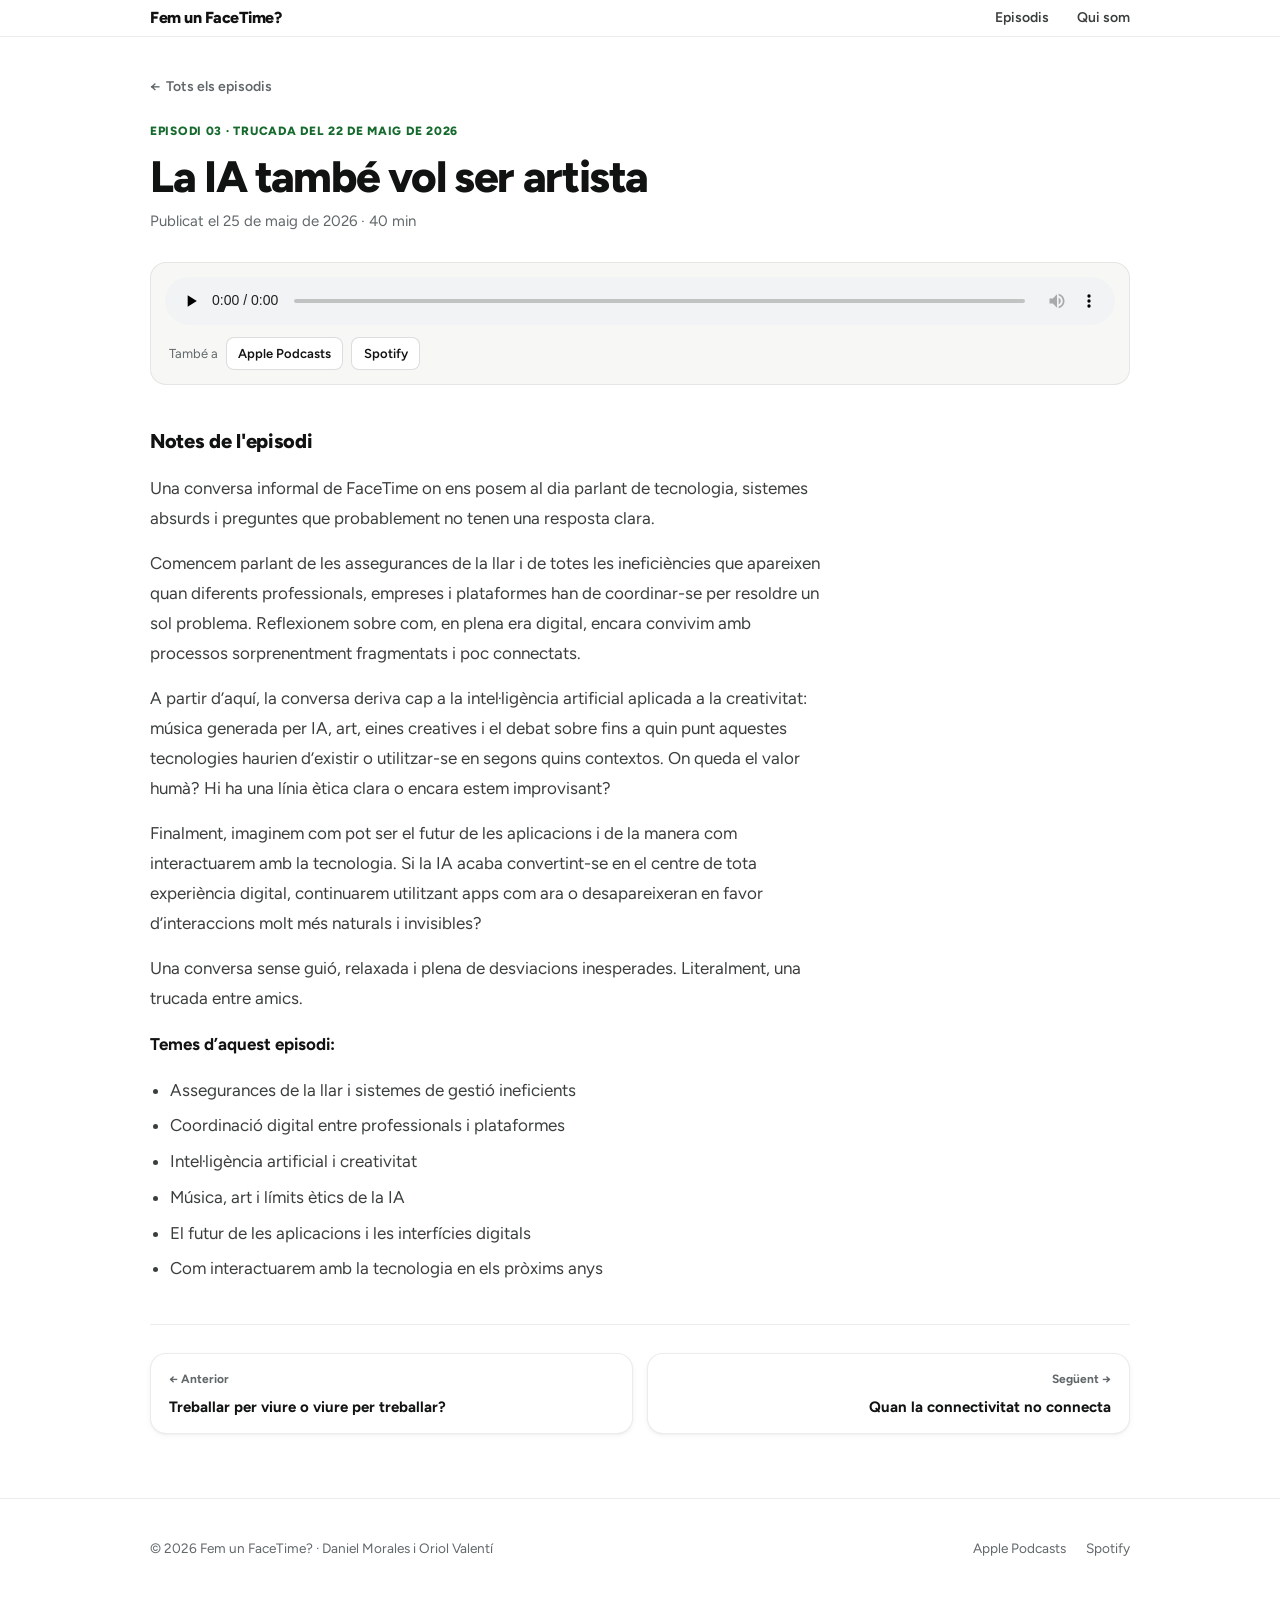
==== commit d924a560: "Favicon compatible amb Google: .ico arrel i PNG de 48/96/192 px Co-Authored-By: Claude Opus 5.5 <nor" ====
--- a/episodis/la-ia-tambe-vol-ser-artista/index.html
+++ b/episodis/la-ia-tambe-vol-ser-artista/index.html
@@ -27,7 +27,9 @@
   <link rel="preconnect" href="https://fonts.gstatic.com" crossorigin>
   <link rel="stylesheet" href="https://fonts.googleapis.com/css2?family=Figtree:wght@400;500;600;700;800&display=swap" media="print" onload="this.media='all'">
   <noscript><link rel="stylesheet" href="https://fonts.googleapis.com/css2?family=Figtree:wght@400;500;600;700;800&display=swap"></noscript>
-  <link rel="icon" type="image/png" href="/favicon.png">
+  <link rel="icon" href="/favicon.ico" sizes="48x48">
+  <link rel="icon" type="image/png" sizes="192x192" href="/favicon-192.png">
+  <link rel="icon" type="image/png" sizes="96x96" href="/favicon-96.png">
   <link rel="apple-touch-icon" href="/apple-touch-icon.png">
   <link rel="stylesheet" href="/style.css">
   <script type="application/ld+json">
--- a/style.css
+++ b/style.css
@@ -134,7 +134,9 @@
   justify-self: start;
 }
 .nav__inner > nav {
-  justify-self: center;
+  grid-column: 3;
+  justify-self: end;
+  margin-right: -0.875rem; /* text del darrer enllaç alineat amb el marge */
 }
 .nav__hamburger {
   justify-self: end;
@@ -1616,3 +1618,75 @@
     width: 100%;
   }
 }
+
+/* ── Qui som: the two of us as a split-screen call ── */
+.call__screen {
+  display: grid; grid-template-columns: 1fr 1fr; gap: 8px;
+  padding: 8px; background: #0b0b0b; border-radius: 22px;
+  max-width: 640px;
+}
+.call__side { display: flex; flex-direction: column; min-width: 0; }
+.call__video { border-radius: 16px; overflow: hidden; background: #1a1a1a; aspect-ratio: 640 / 719; }
+.call__video img { width: 100%; height: 100%; object-fit: cover; display: block; }
+.call .host__name { margin: .875rem .375rem 0; color: #fff; font-weight: 700; }
+.call .host__name a { color: inherit; text-decoration-color: rgba(255,255,255,.35); }
+.call .host__name a:hover { color: #fff; text-decoration-color: currentColor; }
+.call .host__role { margin: .25rem .375rem .5rem; color: rgba(255,255,255,.62); font-size: .8125rem; line-height: 1.45; }
+@media (max-width: 480px) {
+  .call__screen { gap: 6px; padding: 6px; border-radius: 18px; }
+  .call__video { border-radius: 12px; }
+  .call .host__name { font-size: .875rem; margin-top: .625rem; }
+  .call .host__role { font-size: .75rem; }
+}
+.call .host__name, .call .host__role { align-self: flex-start; text-align: left; }
+
+/* ── Hero: the call, full width, with a 3D hover tilt ── */
+.hero__inner { display: grid; grid-template-columns: 1fr; gap: clamp(2rem, 5vw, 3rem); align-items: start; }
+.hero__title { white-space: normal; }
+.hero__cover { order: 0; display: block; }
+@media (max-width: 640px) { .hero__cover { order: -1; } }
+
+.tilt { perspective: 1100px; padding-right: 14px; padding-bottom: 18px; }
+.tilt__card {
+  position: relative; transform-style: preserve-3d;
+  transform: rotateX(var(--rx, 0deg)) rotateY(var(--ry, 0deg));
+  transition: transform .6s cubic-bezier(.2,.8,.2,1);
+  will-change: transform;
+}
+.tilt.is-active .tilt__card { transition: transform .1s linear; }
+.tilt__screen {
+  position: relative; border-radius: var(--r-card); padding: 2px; overflow: hidden; background: #000;
+  box-shadow: 0 2px 4px rgba(17,19,18,.08), 0 28px 56px -18px rgba(17,19,18,.4);
+}
+.tilt__screen img { display: block; width: 100%; height: auto; }
+.tilt__glare {
+  position: absolute; inset: 0; pointer-events: none; opacity: 0;
+  background: radial-gradient(circle at var(--gx, 50%) var(--gy, 50%), rgba(255,255,255,.22), transparent 55%);
+  transition: opacity .4s ease;
+}
+.tilt.is-active .tilt__glare { opacity: 1; }
+.tilt__pip {
+  position: absolute; right: -14px; bottom: -18px; width: 19%; min-width: 72px;
+  border-radius: 20%; overflow: hidden; border: 4px solid var(--surface);
+  box-shadow: 0 12px 28px -10px rgba(17,19,18,.45);
+  transform: translateZ(40px);
+}
+.tilt__pip img { display: block; width: 100%; height: auto; }
+@media (max-width: 640px) {
+  .tilt { padding-right: 8px; padding-bottom: 12px; }
+  .tilt__screen { border-radius: 10px; padding: 1px; }
+  .tilt__pip { right: -8px; bottom: -12px; border-width: 3px; width: 22%; }
+}
+@media (prefers-reduced-motion: reduce) { .tilt__card { transition: none; } }
+
+/* ── Wide hero: text and call side by side on large screens ── */
+@media (min-width: 1024px) {
+  :root { --max-w: calc(980px + 2 * var(--gap)); }
+  .hero__inner {
+    grid-template-columns: minmax(0, 5fr) minmax(0, 7fr);
+    gap: clamp(2.5rem, 4vw, 4rem);
+    align-items: center;
+  }
+  .hero__title { white-space: nowrap; font-size: clamp(2.25rem, 4.1vw, 2.75rem); }
+  .hero__cover { order: 0; }
+}
